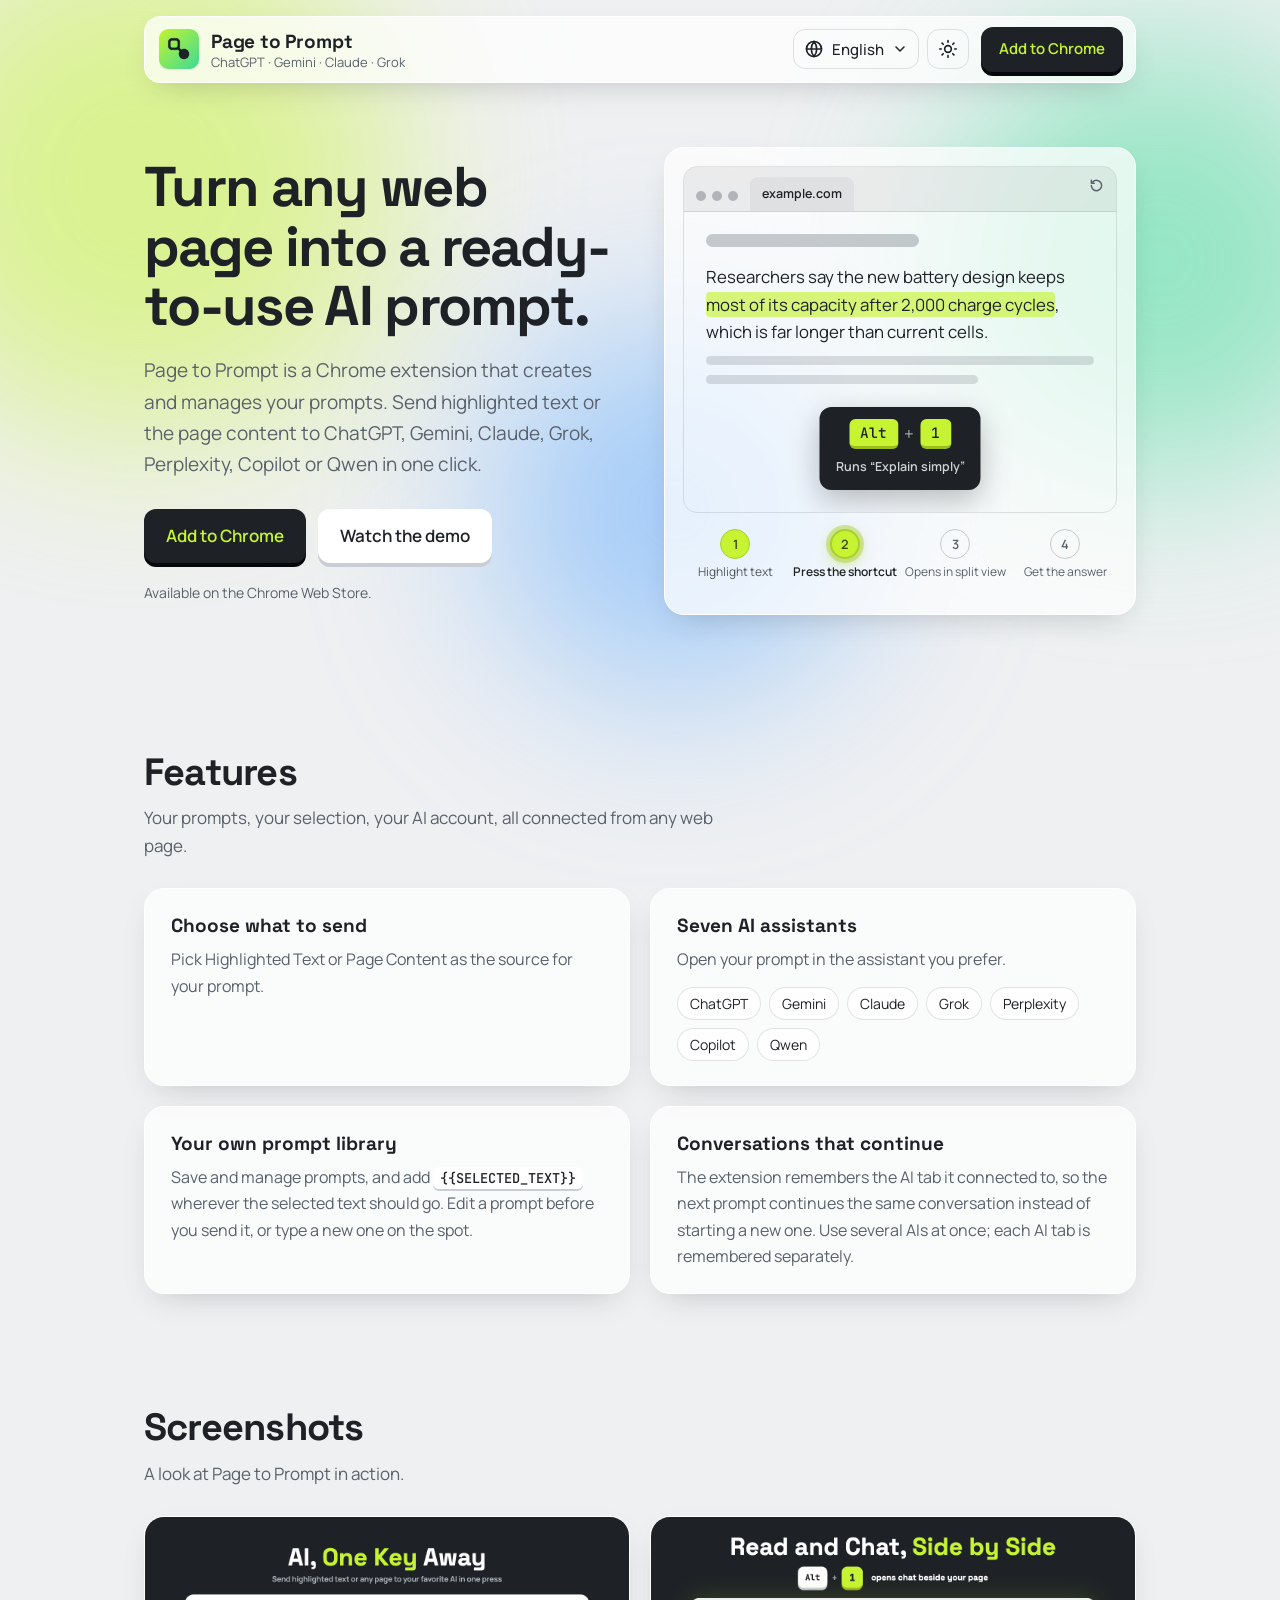
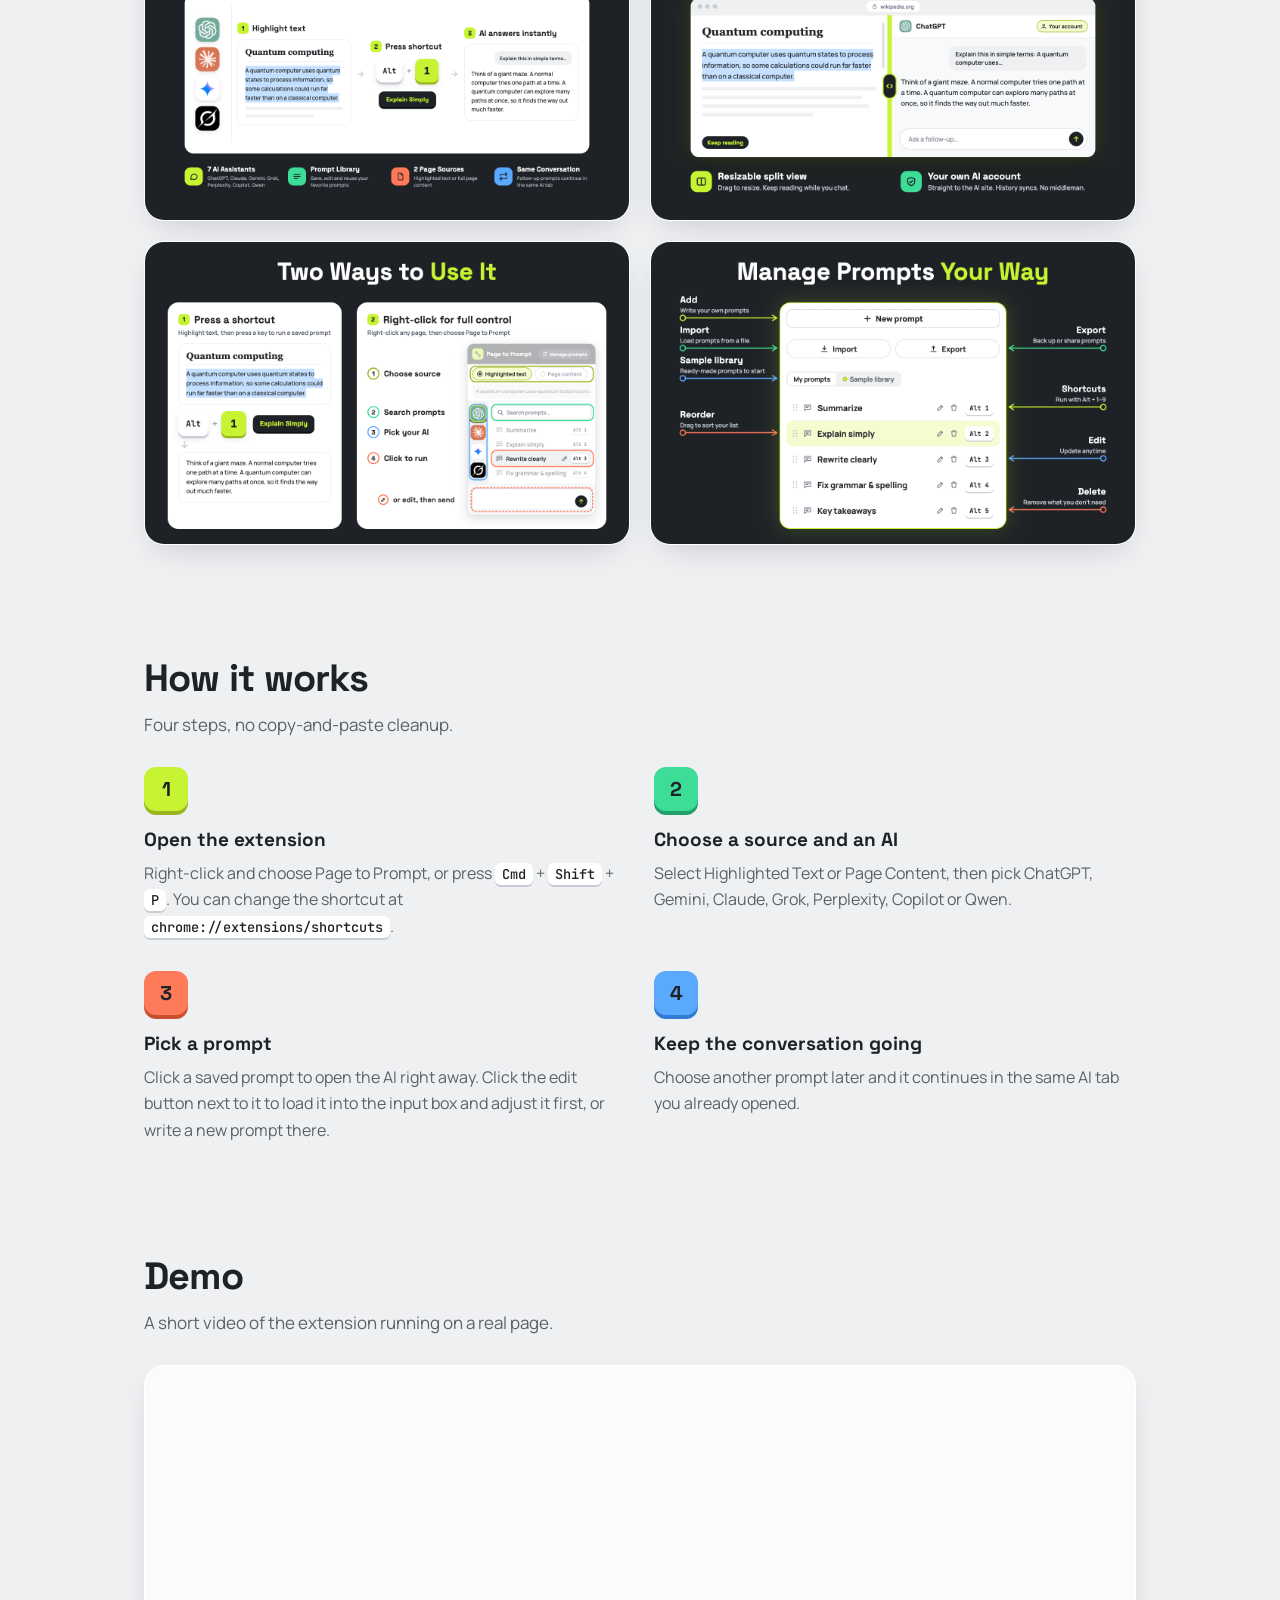
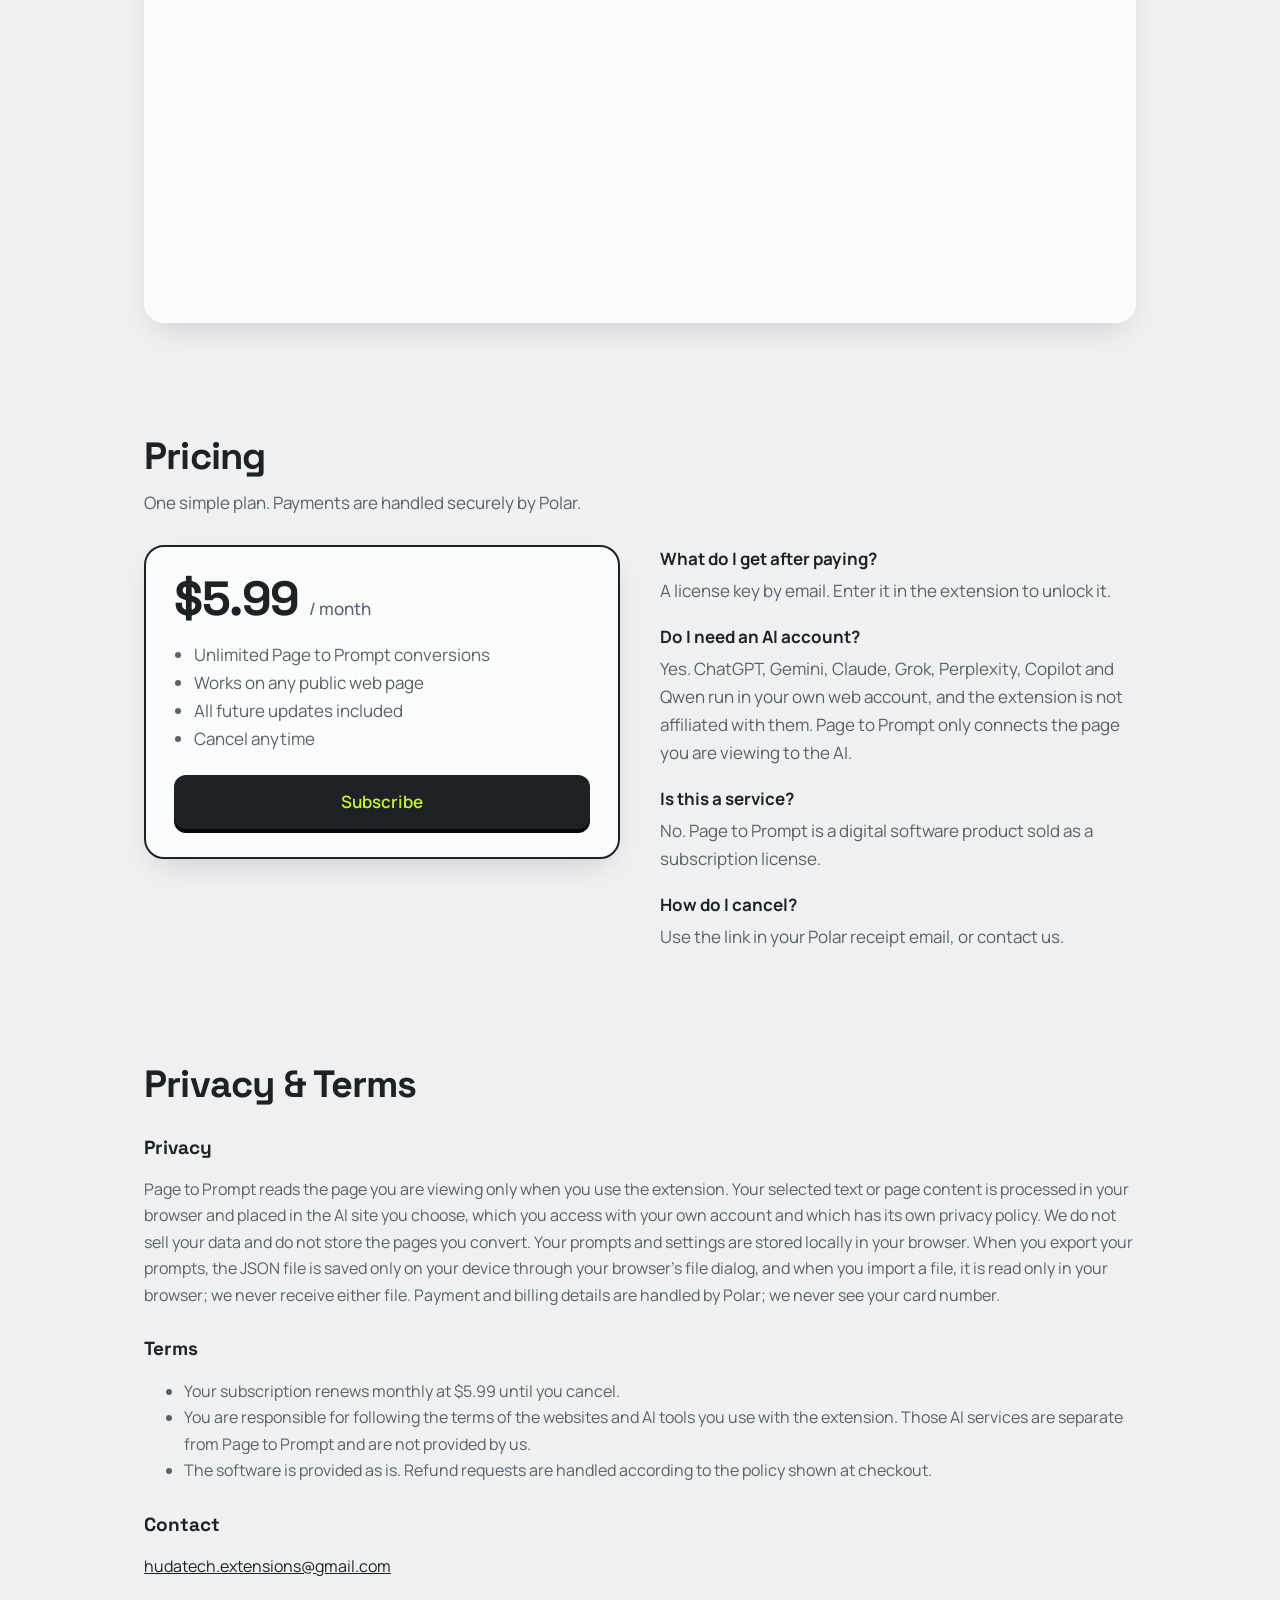
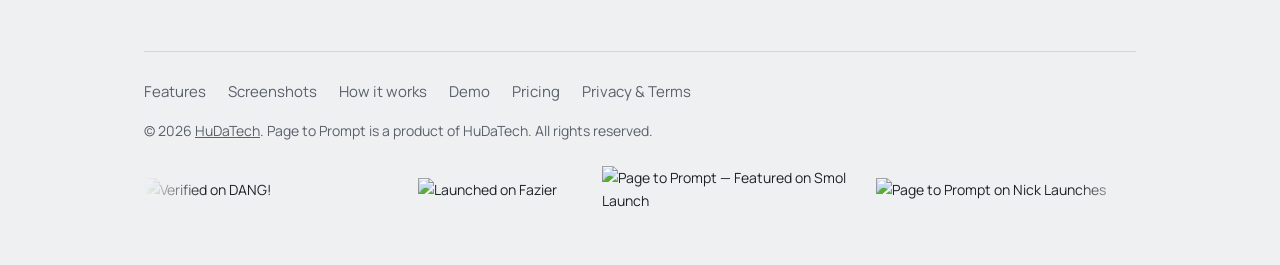
==== page-to-prompt/index.html @ 14f7f585 "Deploy" ====
<!doctype html>
<html lang="en">
  <head>
    <meta charset="utf-8" />
    <meta name="viewport" content="width=device-width, initial-scale=1" />
    <title>Page to Prompt – Turn any web page into a ready-to-use AI prompt</title>
    <link rel="icon" type="image/png" href="/page-to-prompt/favicon.png" />
    <meta
      name="description"
      content="Page to Prompt is a Chrome extension that sends highlighted text, page content, URL or title to Claude, ChatGPT, Grok, Gemini, Perplexity, Copilot or Qwen with your own saved prompts. $5.99 per month."
    />
    <link rel="preconnect" href="https://fonts.googleapis.com" />
    <link rel="preconnect" href="https://fonts.gstatic.com" crossorigin />
    <link
      href="https://fonts.googleapis.com/css2?family=Space+Grotesk:wght@500..700&family=Manrope:wght@400..700&family=JetBrains+Mono:wght@500&display=swap"
      rel="stylesheet"
    />
    <script>
      // Set theme before first paint to avoid a light/dark flash.
      // Saved value is 'light', 'dark' or 'auto' (missing = auto, follow the OS).
      ;(function () {
        try {
          var t = localStorage.getItem('theme')
          if (t !== 'light' && t !== 'dark') {
            t = matchMedia('(prefers-color-scheme: dark)').matches ? 'dark' : 'light'
          }
          document.documentElement.dataset.theme = t
        } catch (e) {}
      })()
    </script>
    <script type="module" crossorigin src="/assets/pagetoprompt-C0PZaIWs.js"></script>
    <link rel="modulepreload" crossorigin href="/assets/ptp-logo-BumjqTzf.js">
    <link rel="modulepreload" crossorigin href="/assets/HeroDemo-DHXD8ldN.js">
    <link rel="stylesheet" crossorigin href="/assets/HeroDemo-Cco1TIX8.css">
    <link rel="stylesheet" crossorigin href="/assets/pagetoprompt-Cx8FTqP_.css">
  </head>
  <body>
    <div id="app"></div>
  </body>
</html>
---- assets/HeroDemo-Cco1TIX8.css ----
:root{--lime:#c6f432;--lime-shadow:#9db61f;--graphite:#1e2226;--key-shadow:#c9ced6;--mint:#3ddc97;--coral:#ff7a59;--sky:#5aa9ff;--bg:#eff0f2;--ink:#1e2226;--muted:#59616b;--line:#1e22261f;--glass:#ffffffb8;--glass-line:#fff;--link:#1e2226;--focus:#1e2226;--btn-bg:#1e2226;--btn-ink:#c6f432;--btn-edge:#05070a;--ghost-bg:#fff;--ghost-edge:#c9ced6;--hl:#c6f432a6;--code-bg:#1e2226;--code-ink:#f1f3f5;--token-bg:#c6f4322e;--token-ink:#c6f432;--blob-1:#c6f432;--blob-2:#3ddc97;--blob-3:#5aa9ff;--blob-opacity:.5;--shadow:0 12px 32px -14px #1e222640;--display:"Space Grotesk", "Segoe UI", system-ui, sans-serif;--body:"Manrope", "Segoe UI", system-ui, -apple-system, Roboto, sans-serif;--mono:"JetBrains Mono", ui-monospace, Menlo, Consolas, monospace;--lightningcss-light:initial;--lightningcss-dark: ;color-scheme:light}:root[data-theme=dark]{--bg:#14171a;--ink:#f1f3f5;--muted:#a3acb8;--line:#f1f3f51f;--glass:#262b309e;--glass-line:#ffffff14;--link:#c6f432;--focus:#c6f432;--btn-bg:#c6f432;--btn-ink:#1e2226;--btn-edge:#9db61f;--ghost-bg:#2a3036;--ghost-edge:#0c0e10;--hl:#c6f4324d;--code-bg:#0c0e10;--blob-opacity:.26;--shadow:0 12px 32px -14px #000000b3;--lightningcss-light: ;--lightningcss-dark:initial;color-scheme:dark}*{box-sizing:border-box}html{scroll-behavior:smooth;scroll-padding-top:96px}body{background:var(--bg);color:var(--ink);font:17px/1.65 var(--body);margin:0;transition:background .3s,color .3s}a{color:var(--link)}:focus-visible{outline:3px solid var(--focus);outline-offset:3px;border-radius:6px}.wrap{z-index:1;max-width:1040px;margin:0 auto;padding:0 24px;position:relative}.glass{background:var(--glass);border:1px solid var(--glass-line);-webkit-backdrop-filter:blur(16px)saturate(1.4);box-shadow:var(--shadow);border-radius:20px}.btn{overflow-wrap:anywhere;border:0;border-radius:12px;max-width:100%;padding:13px 22px;font-weight:600;text-decoration:none;transition:transform .15s,box-shadow .15s;display:inline-block}.btn.primary{background:var(--btn-bg);color:var(--btn-ink);box-shadow:0 4px 0 var(--btn-edge)}.btn.ghost{background:var(--ghost-bg);color:var(--ink);box-shadow:0 4px 0 var(--ghost-edge)}.btn:hover{transform:translateY(-2px)}.btn.primary:hover{box-shadow:0 6px 0 var(--btn-edge)}.btn.ghost:hover{box-shadow:0 6px 0 var(--ghost-edge)}.btn:active{box-shadow:0 1px 0 var(--btn-edge);transform:translateY(3px)}.btn.ghost:active{box-shadow:0 1px 0 var(--ghost-edge)}.reveal{opacity:0;transition:opacity .7s ease var(--d,0s), transform .7s cubic-bezier(.2, .7, .2, 1) var(--d,0s);transform:translateY(18px)}.reveal.in{opacity:1;transform:none}@media (prefers-reduced-motion:reduce){html{scroll-behavior:auto}.reveal{opacity:1;transition:none;transform:none}.btn{transition:none}}.demo-wrap[data-v-58e27dcf]{--d-surface:color-mix(in srgb, currentColor 5%, transparent);--d-lime:#c6f432;--d-lime-shadow:#9bbd1c;--d-graphite:#1e2226;--d-olive:#38470d;--d-lime-edge:#a9cf2b;--d-accent:currentColor;position:relative}.demo[data-v-58e27dcf]{padding:18px}.window[data-v-58e27dcf]{border:1px solid var(--line);border-radius:14px;overflow:hidden}.chrome[data-v-58e27dcf]{background:color-mix(in srgb, var(--line) 55%, transparent);border-bottom:1px solid var(--line);align-items:flex-end;gap:12px;padding:10px 44px 0 12px;display:flex}.dots[data-v-58e27dcf]{gap:6px;padding-bottom:10px;display:flex}.dots i[data-v-58e27dcf]{background:color-mix(in srgb, var(--muted) 40%, transparent);border-radius:50%;width:10px;height:10px}.tabs[data-v-58e27dcf]{gap:2px;min-width:0;display:flex}.tab[data-v-58e27dcf]{min-width:0;color:var(--muted);white-space:nowrap;border-radius:8px 8px 0 0;align-items:center;gap:6px;padding:7px 12px;font-size:.78rem;transition:background .25s,color .25s,opacity .3s,max-width .4s;display:inline-flex}.tab.active[data-v-58e27dcf]{background:var(--d-surface);color:inherit;font-weight:600}.tab-ai[data-v-58e27dcf]{opacity:0;max-width:0;padding-left:0;padding-right:0;overflow:hidden}.tab-ai.shown[data-v-58e27dcf]{opacity:1;background:var(--d-surface);max-width:160px;color:inherit;padding-left:12px;padding-right:12px;font-weight:600}.tabs.split .tab[data-v-58e27dcf]{box-shadow:inset 0 2px 0 color-mix(in srgb, currentColor 55%, transparent)}.tab-dot[data-v-58e27dcf]{background:var(--d-lime);width:9px;height:9px;box-shadow:0 0 0 1.5px var(--d-lime-edge);border-radius:50%}.viewport[data-v-58e27dcf]{height:300px;display:flex;position:relative;overflow:hidden;container-type:inline-size}.page[data-v-58e27dcf]{box-sizing:border-box;flex:none;width:100%;padding:22px 22px 18px;transition:width .55s cubic-bezier(.2,.8,.2,1);position:relative}.chat[data-v-58e27dcf]{border-left:0 solid var(--line);background:var(--d-surface);flex:none;width:0;transition:width .55s cubic-bezier(.2,.8,.2,1);position:relative;overflow:hidden}.viewport.split .page[data-v-58e27dcf]{width:48%;padding:18px 16px}.viewport.split .chat[data-v-58e27dcf]{border-left-width:2px;width:52%}.chat-inner[data-v-58e27dcf]{box-sizing:border-box;flex-direction:column;gap:12px;width:52cqw;padding:16px 14px;display:flex;position:absolute;top:0;bottom:0;right:0}.skel[data-v-58e27dcf]{background:color-mix(in srgb, var(--muted) 20%, transparent);border-radius:999px;height:9px;margin:10px 0}.skel.title[data-v-58e27dcf]{background:color-mix(in srgb, var(--muted) 32%, transparent);width:55%;height:13px;margin:0 0 16px}.skel.short[data-v-58e27dcf]{width:70%}.article[data-v-58e27dcf]{margin:0;font-size:1.05rem;line-height:1.65;transition:font-size .4s}.viewport.split .article[data-v-58e27dcf]{font-size:.86rem;line-height:1.55}mark[data-v-58e27dcf]{color:inherit;background:linear-gradient(var(--hl), var(--hl)) no-repeat 0 100% / 0 100%;border-radius:4px;padding:1px 0;transition:background-size .9s ease-out}mark.on[data-v-58e27dcf]{background-size:100% 100%}.keys-pop[data-v-58e27dcf]{background:var(--code-bg);color:var(--code-ink);opacity:0;border-radius:12px;flex-direction:column;align-items:center;gap:8px;padding:12px 16px;transition:opacity .2s,transform .2s;display:flex;position:absolute;bottom:22px;left:50%;transform:translate(-50%,10px);box-shadow:0 10px 30px #00000040}.keys-pop.show[data-v-58e27dcf]{opacity:1;transform:translate(-50%)}.keys[data-v-58e27dcf]{align-items:center;gap:6px;display:flex}.keys kbd[data-v-58e27dcf]{font:500 .9rem/1.2 var(--mono);color:var(--d-graphite);background:var(--d-lime);border-bottom:3px solid var(--d-lime-shadow);border-radius:6px;padding:5px 11px}.keys-pop.show kbd[data-v-58e27dcf]{animation:.35s ease-out both press-58e27dcf}.plus[data-v-58e27dcf]{opacity:.7}.runs[data-v-58e27dcf]{white-space:nowrap;opacity:.85;font-size:.78rem;font-weight:600}@keyframes press-58e27dcf{40%{border-bottom-width:1px;transform:translateY(2px)}}.bubble[data-v-58e27dcf]{border-radius:14px;padding:9px 12px;font-size:.84rem;line-height:1.45}.bubble.user[data-v-58e27dcf]{background:var(--code-bg);max-width:92%;color:var(--code-ink);border-bottom-right-radius:4px;align-self:flex-end}.quote[data-v-58e27dcf]{border-left:3px solid var(--hl);background:color-mix(in srgb, var(--hl) 25%, transparent);border-radius:4px;margin-top:6px;padding:3px 8px;display:block}.ai-row[data-v-58e27dcf]{align-items:flex-start;gap:8px;display:flex}.avatar[data-v-58e27dcf]{background:var(--d-lime);width:26px;height:26px;color:var(--d-olive);box-shadow:0 0 0 1.5px var(--d-lime-edge);border-radius:50%;flex:none;place-items:center;font-size:.62rem;font-weight:700;display:grid}.bubble.ai[data-v-58e27dcf]{background:var(--d-surface);border:1px solid var(--line);border-top-left-radius:4px}.reply[data-v-58e27dcf]{animation:.4s ease-out fade-in-58e27dcf;display:block}.typing[data-v-58e27dcf]{gap:4px;padding:4px 0;display:inline-flex}.typing i[data-v-58e27dcf]{background:var(--muted);border-radius:50%;width:7px;height:7px;animation:1s ease-in-out infinite blink-58e27dcf}.typing i[data-v-58e27dcf]:nth-child(2){animation-delay:.15s}.typing i[data-v-58e27dcf]:nth-child(3){animation-delay:.3s}@keyframes blink-58e27dcf{0%,80%,to{opacity:.25}40%{opacity:1}}@keyframes fade-in-58e27dcf{0%{opacity:0;transform:translateY(4px)}}.phases[data-v-58e27dcf]{grid-template-columns:repeat(4,1fr);gap:6px;margin:16px 0 0;padding:0;list-style:none;display:grid}.phases li[data-v-58e27dcf]{text-align:center;color:var(--muted);flex-direction:column;align-items:center;gap:5px;font-size:.75rem;transition:color .2s;display:flex}.phase-icon[data-v-58e27dcf]{border:1.5px solid color-mix(in srgb, currentColor 30%, transparent);border-radius:50%;place-items:center;width:30px;height:30px;font-size:.8rem;font-weight:600;transition:background .2s,border-color .2s,color .2s;display:grid}.phases li.done .phase-icon[data-v-58e27dcf]{background:var(--d-lime);border-color:var(--d-lime-edge);color:var(--d-olive)}.phases li.done[data-v-58e27dcf]{color:color-mix(in srgb, currentColor 75%, transparent)}.phase-label[data-v-58e27dcf]{min-height:2.6em;line-height:1.3}.phases li.current[data-v-58e27dcf]{color:inherit;font-weight:600}.phases li.current .phase-icon[data-v-58e27dcf]{background:var(--d-lime);border-color:var(--d-lime-edge);color:var(--d-olive);box-shadow:0 0 0 4px color-mix(in srgb, var(--d-lime-edge) 45%, transparent), 0 4px 14px color-mix(in srgb, var(--d-lime-edge) 55%, transparent);border-width:2px}.replay[data-v-58e27dcf]{width:28px;height:28px;color:var(--muted);cursor:pointer;background:0 0;border:0;border-radius:50%;place-items:center;padding:0;display:grid;position:absolute;top:25px;right:26px}.replay[data-v-58e27dcf]:hover{color:inherit;background:var(--d-surface)}.replay[data-v-58e27dcf]:focus-visible{outline:3px solid var(--d-accent);outline-offset:2px}@container (width<=440px){.viewport.split .page[data-v-58e27dcf]{width:36%;padding:14px 10px}.viewport.split .chat[data-v-58e27dcf]{width:64%}.chat-inner[data-v-58e27dcf]{gap:10px;width:64cqw;padding:12px 10px}.viewport.split .article[data-v-58e27dcf]{font-size:.74rem}.bubble[data-v-58e27dcf]{padding:7px 10px;font-size:.76rem}.avatar[data-v-58e27dcf]{width:22px;height:22px}}@media (width<=520px){.viewport[data-v-58e27dcf]{height:330px}}@media (prefers-reduced-motion:reduce){.page[data-v-58e27dcf],.chat[data-v-58e27dcf],.tab[data-v-58e27dcf],.article[data-v-58e27dcf],mark[data-v-58e27dcf]{transition:none}}
---- assets/pagetoprompt-Cx8FTqP_.css ----
.badges[data-v-b3a3c5fe]{margin-top:20px;overflow:hidden;-webkit-mask-image:linear-gradient(90deg,#0000,#000 6% 94%,#0000);mask-image:linear-gradient(90deg,#0000,#000 6% 94%,#0000)}.track[data-v-b3a3c5fe]{width:max-content;animation:scroll-b3a3c5fe var(--dur) linear infinite;flex-wrap:nowrap;align-items:center;display:flex}.badges:hover .track[data-v-b3a3c5fe],.badges:focus-within .track[data-v-b3a3c5fe]{animation-play-state:paused}.group[data-v-b3a3c5fe]{flex:none;align-items:center;display:flex}a[data-v-b3a3c5fe]{flex:none;margin-right:24px;text-decoration:none;display:inline-block}img[data-v-b3a3c5fe]{border:0;max-width:none;height:auto;display:block}@keyframes scroll-b3a3c5fe{to{transform:translate(-50%)}}@media (prefers-reduced-motion:reduce){.badges[data-v-b3a3c5fe]{scrollbar-width:none;overflow-x:auto}.badges[data-v-b3a3c5fe]::-webkit-scrollbar{display:none}.track[data-v-b3a3c5fe]{animation:none}.group[data-v-b3a3c5fe]:nth-child(2){display:none}}.menu[data-v-445ae988]{position:relative}.trigger[data-v-445ae988]{border:1px solid var(--line);min-width:40px;height:40px;color:var(--ink);font:500 15px var(--body);cursor:pointer;background:0 0;border-radius:12px;justify-content:center;align-items:center;gap:8px;padding:0 10px;transition:transform .2s,background .2s;display:inline-flex}.trigger[data-v-445ae988]:hover{background:var(--glass);transform:translateY(-2px)}.list[data-v-445ae988]{z-index:30;border:1px solid var(--line);background:var(--bg);min-width:168px;box-shadow:var(--shadow);border-radius:14px;margin:0;padding:6px;list-style:none;position:absolute;top:calc(100% + 8px);right:0}.list button[data-v-445ae988]{width:100%;color:var(--ink);font:500 14.5px var(--body);text-align:left;cursor:pointer;background:0 0;border:0;border-radius:10px;justify-content:space-between;align-items:center;gap:12px;padding:9px 12px;display:flex}.list button[data-v-445ae988]:hover{background:var(--line)}.list button.on[data-v-445ae988]{font-weight:700}@media (prefers-reduced-motion:reduce){.trigger[data-v-445ae988]{transition:none}}.blobs[data-v-c2446652]{pointer-events:none;z-index:0;height:min(900px,100vh);position:absolute;inset:0 0 auto;overflow:hidden}.blob[data-v-c2446652]{filter:blur(90px);opacity:var(--blob-opacity);border-radius:50%;animation:18s ease-in-out infinite alternate drift-c2446652;position:absolute}.b1[data-v-c2446652]{background:var(--blob-1);width:520px;height:520px;top:-80px;left:-120px}.b2[data-v-c2446652]{background:var(--blob-2);width:440px;height:440px;animation-duration:22s;animation-delay:-6s;top:40px;right:-100px}.b3[data-v-c2446652]{background:var(--blob-3);width:380px;height:380px;animation-duration:26s;animation-delay:-12s;top:320px;left:38%}@keyframes drift-c2446652{0%{transform:translate(0,0)scale(1)}to{transform:translate(60px,40px)scale(1.12)}}.bar[data-v-c2446652]{z-index:10;border-radius:16px;justify-content:space-between;align-items:center;gap:12px;margin-top:16px;padding:10px 12px 10px 14px;display:flex;position:sticky;top:12px}.brand[data-v-c2446652]{flex:auto;align-items:center;gap:12px;min-width:0;display:flex}.product-logo[data-v-c2446652]{box-sizing:border-box;object-fit:contain;flex:none;width:40px;height:40px;display:block}.brand-text[data-v-c2446652]{flex-direction:column;min-width:0;line-height:1.25;display:flex;overflow:hidden}.product[data-v-c2446652]{font:700 19px var(--display);letter-spacing:-.01em;white-space:nowrap;text-overflow:ellipsis;overflow:hidden}.opt[data-v-c2446652]{align-items:center;gap:10px;display:inline-flex}.tagline[data-v-c2446652]{color:var(--muted);white-space:nowrap;font-size:13px}.tools[data-v-c2446652]{flex:none;align-items:center;gap:8px;display:flex}.cta[data-v-c2446652]{white-space:nowrap;margin-left:4px;padding:10px 18px;font-size:15px}.hero[data-v-c2446652]{grid-template-columns:1fr 1fr;align-items:center;gap:48px;padding:64px 0 80px;display:grid}h1[data-v-c2446652]{font:700 clamp(34px, 5vw, 56px) / 1.06 var(--display);letter-spacing:-.03em;margin:0 0 20px}.lead[data-v-c2446652]{max-width:34em;color:var(--muted);margin:0 0 28px;font-size:19px}.actions[data-v-c2446652]{flex-wrap:wrap;gap:12px;display:flex}.note[data-v-c2446652]{color:var(--muted);margin:18px 0 0;font-size:14px}.block[data-v-c2446652]{padding:56px 0}h2[data-v-c2446652]{font:700 clamp(28px, 4vw, 38px) / 1.15 var(--display);letter-spacing:-.02em;margin:0 0 10px}h3[data-v-c2446652]{font:700 19px var(--display);margin:0 0 8px}.sub[data-v-c2446652]{max-width:36em;color:var(--muted);margin:0 0 28px}.grid2[data-v-c2446652]{grid-template-columns:repeat(2,minmax(0,1fr));gap:20px;display:grid}.card[data-v-c2446652]{padding:24px 26px;transition:transform .25s}.card[data-v-c2446652]:hover,.shot[data-v-c2446652]:hover{transform:translateY(-4px)}.card p[data-v-c2446652]{color:var(--muted);margin:0;font-size:16px}.chips[data-v-c2446652]{flex-wrap:wrap;gap:8px;margin:14px 0 0;padding:0;list-style:none;display:flex}.chips li[data-v-c2446652]{border:1px solid var(--line);background:var(--glass);border-radius:999px;padding:4px 12px;font-size:14px}kbd[data-v-c2446652]{background:var(--ghost-bg);box-shadow:0 2px 0 var(--ghost-edge);color:var(--ink);font:500 .85em var(--mono);white-space:nowrap;border-radius:6px;padding:2px 7px}.shot[data-v-c2446652]{transition:transform .25s;display:block;overflow:hidden}.shot img[data-v-c2446652]{width:100%;height:auto;display:block}.steps[data-v-c2446652]{grid-template-columns:repeat(2,minmax(0,1fr));gap:32px 28px;margin:0;padding:0;list-style:none;display:grid}.steps p[data-v-c2446652]{color:var(--muted);margin:0;font-size:16px}.key[data-v-c2446652]{color:#1e2226;width:44px;height:44px;font:700 20px var(--display);border-radius:12px;place-items:center;margin-bottom:16px;display:grid}.k1[data-v-c2446652]{background:var(--lime);box-shadow:0 4px 0 var(--lime-shadow)}.k2[data-v-c2446652]{background:var(--mint);box-shadow:0 4px #22a06b}.k3[data-v-c2446652]{background:var(--coral);box-shadow:0 4px #c9502f}.k4[data-v-c2446652]{background:var(--sky);box-shadow:0 4px #2f7bd3}.video[data-v-c2446652]{aspect-ratio:16/9;width:100%;overflow:hidden}.video iframe[data-v-c2446652]{border:0;width:100%;height:100%;display:block}.price[data-v-c2446652]{grid-template-columns:1fr 1fr;align-items:start;gap:40px;display:grid}.plan[data-v-c2446652]{border:2px solid var(--ink);padding:28px}.amt[data-v-c2446652]{font:700 48px/1 var(--display);letter-spacing:-.03em}.amt small[data-v-c2446652]{font:500 17px var(--body);letter-spacing:0;color:var(--muted)}.plan ul[data-v-c2446652]{color:var(--muted);margin:18px 0 22px;padding-left:20px}.plan .btn[data-v-c2446652]{text-align:center;display:block}dl[data-v-c2446652]{margin:0}dt[data-v-c2446652]{margin-top:18px;font-weight:700}dt[data-v-c2446652]:first-child{margin-top:0}dd[data-v-c2446652]{color:var(--muted);margin:4px 0 0}.legal h3[data-v-c2446652]{margin:28px 0 6px}.legal p[data-v-c2446652],.legal li[data-v-c2446652]{color:var(--muted);font-size:16px}footer[data-v-c2446652]{border-top:1px solid var(--line);color:var(--muted);padding:28px 0 48px;font-size:14px}footer a[data-v-c2446652]{color:var(--muted)}.foot-nav[data-v-c2446652]{flex-wrap:wrap;gap:6px 22px;margin-bottom:14px;display:flex}.foot-nav a[data-v-c2446652]{font-size:15px;text-decoration:none;transition:color .2s}.foot-nav a[data-v-c2446652]:hover{color:var(--ink)}@media (width<=760px){.tagline[data-v-c2446652],.lang-label[data-v-c2446652]{display:none}.product[data-v-c2446652]{font-size:17px}.cta[data-v-c2446652]{padding:9px 14px}.hero[data-v-c2446652],.price[data-v-c2446652],.grid2[data-v-c2446652],.steps[data-v-c2446652]{grid-template-columns:minmax(0,1fr);gap:28px}.hero[data-v-c2446652]{padding:40px 0 56px}.grid2[data-v-c2446652]{gap:20px}}@media (width<=520px){.cta[data-v-c2446652]{display:none}}@media (prefers-reduced-motion:reduce){.blob[data-v-c2446652]{animation:none}.card[data-v-c2446652],.shot[data-v-c2446652],.foot-nav a[data-v-c2446652]{transition:none}.card[data-v-c2446652]:hover,.shot[data-v-c2446652]:hover{transform:none}}
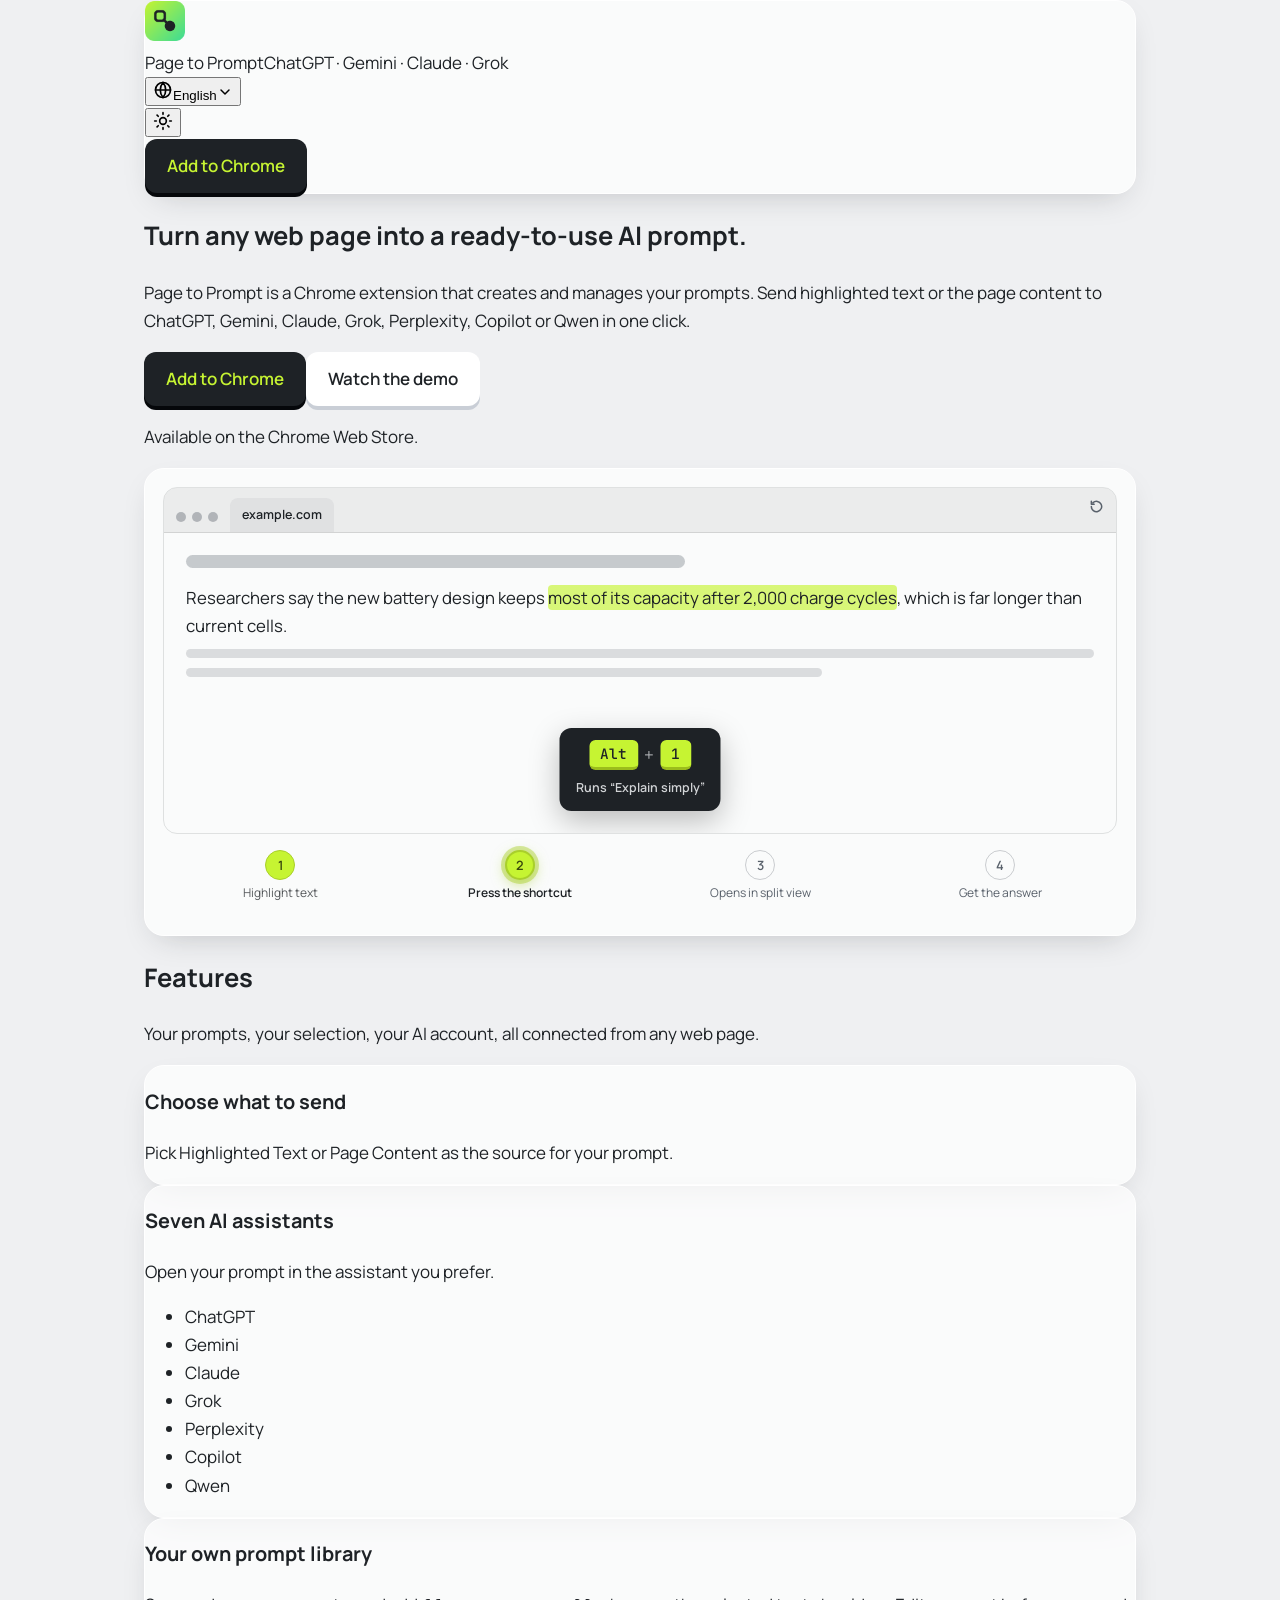
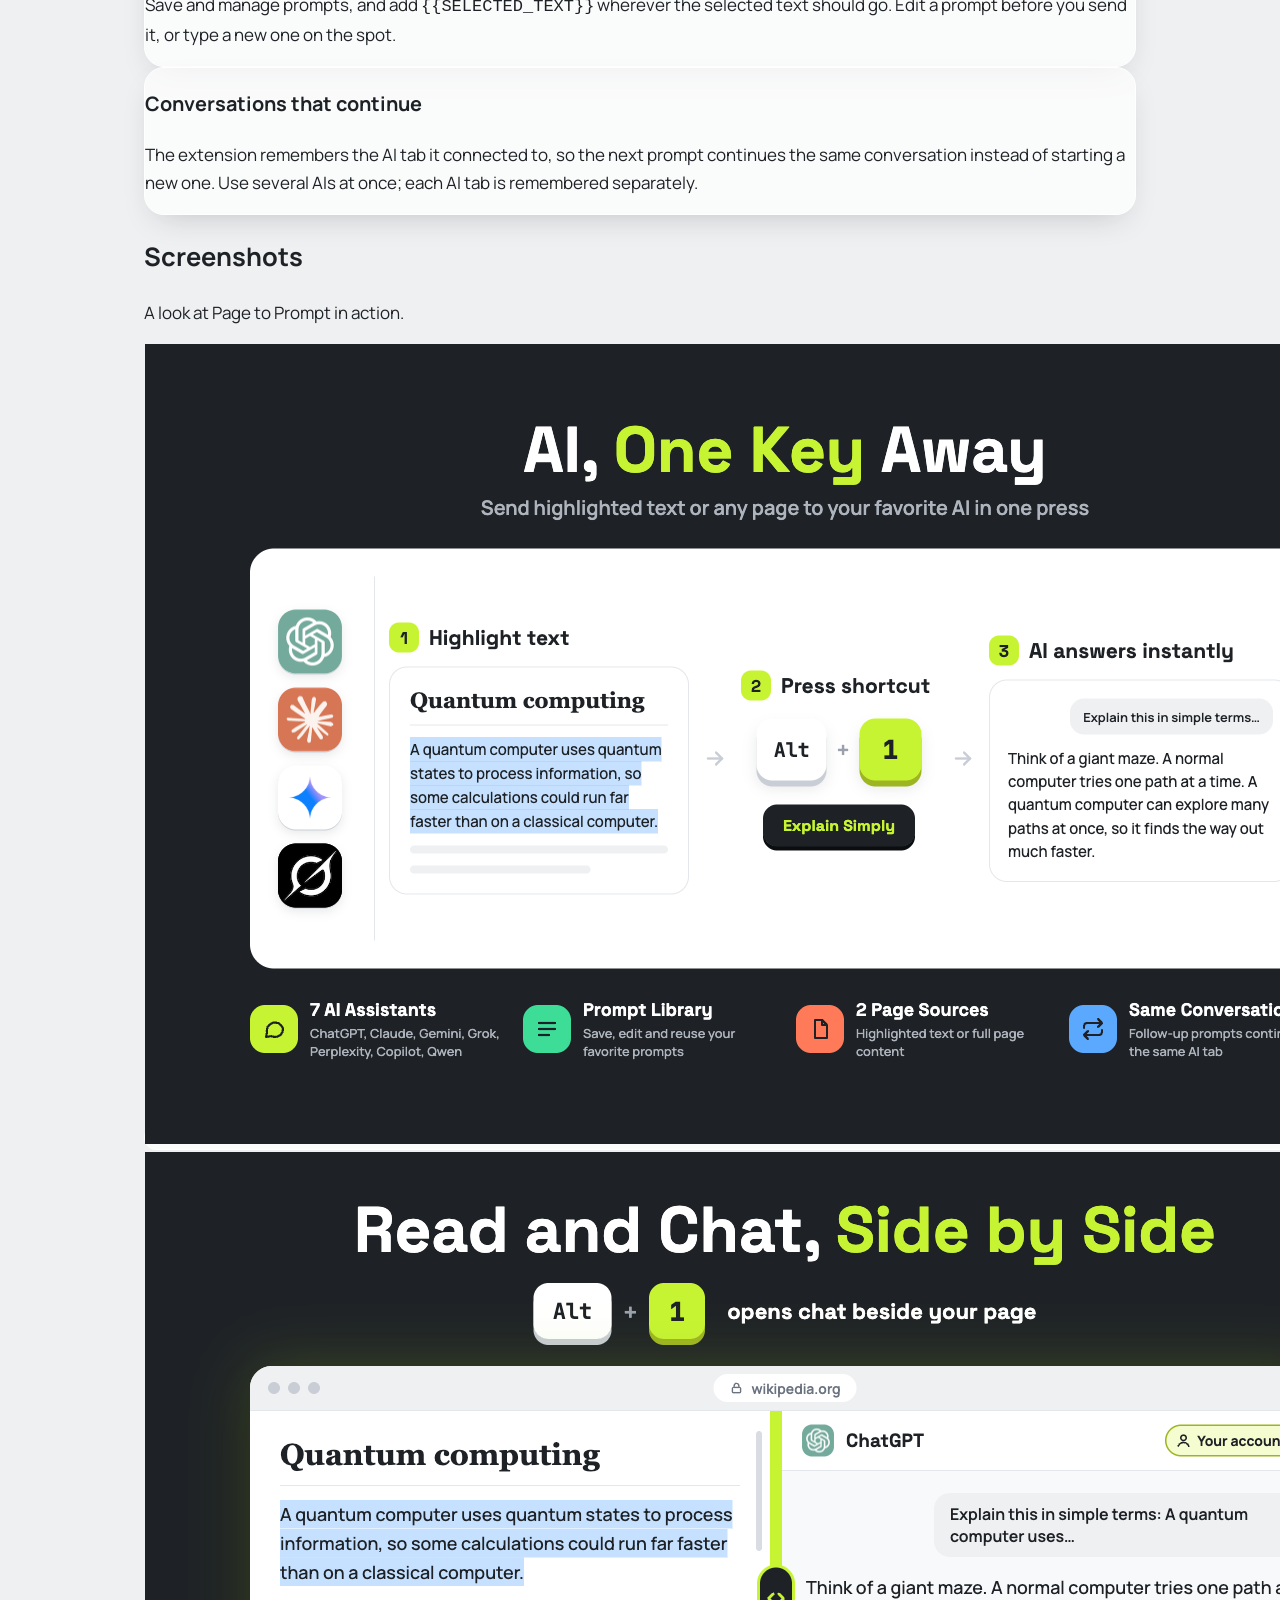
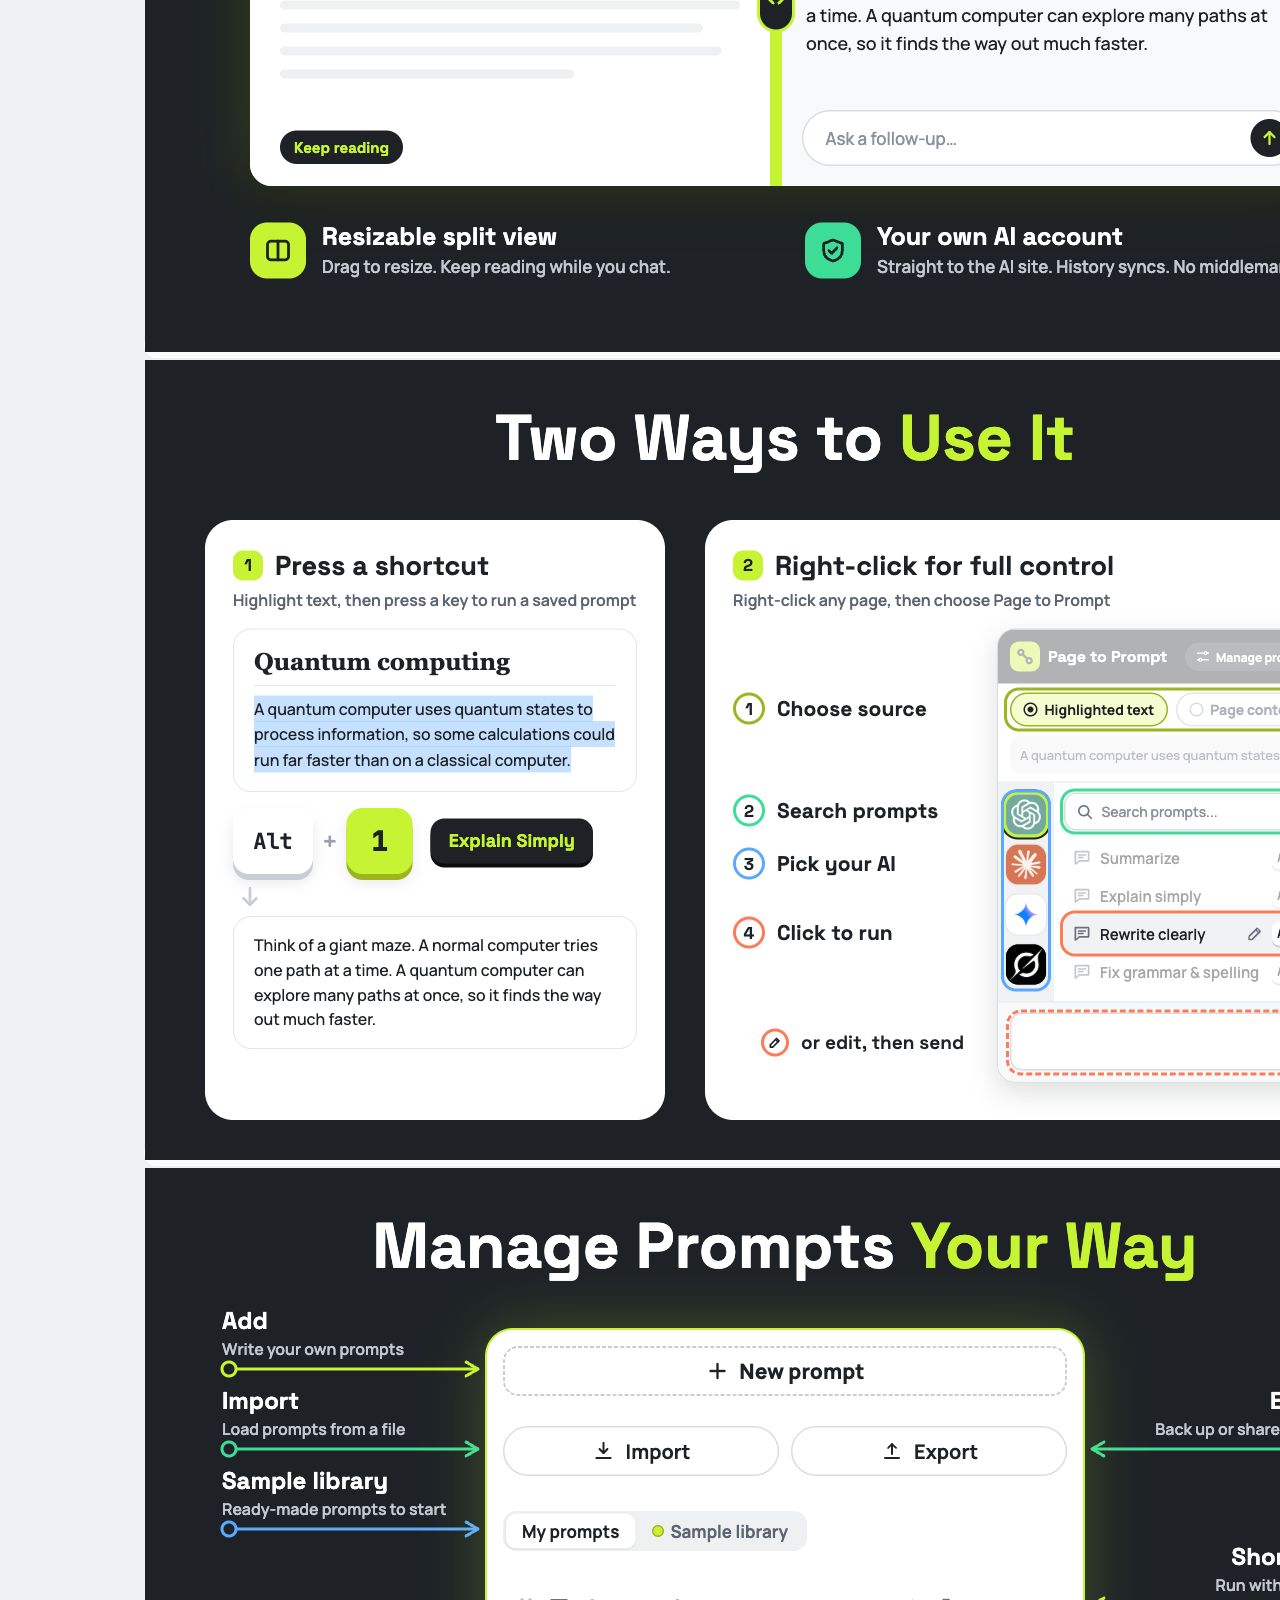
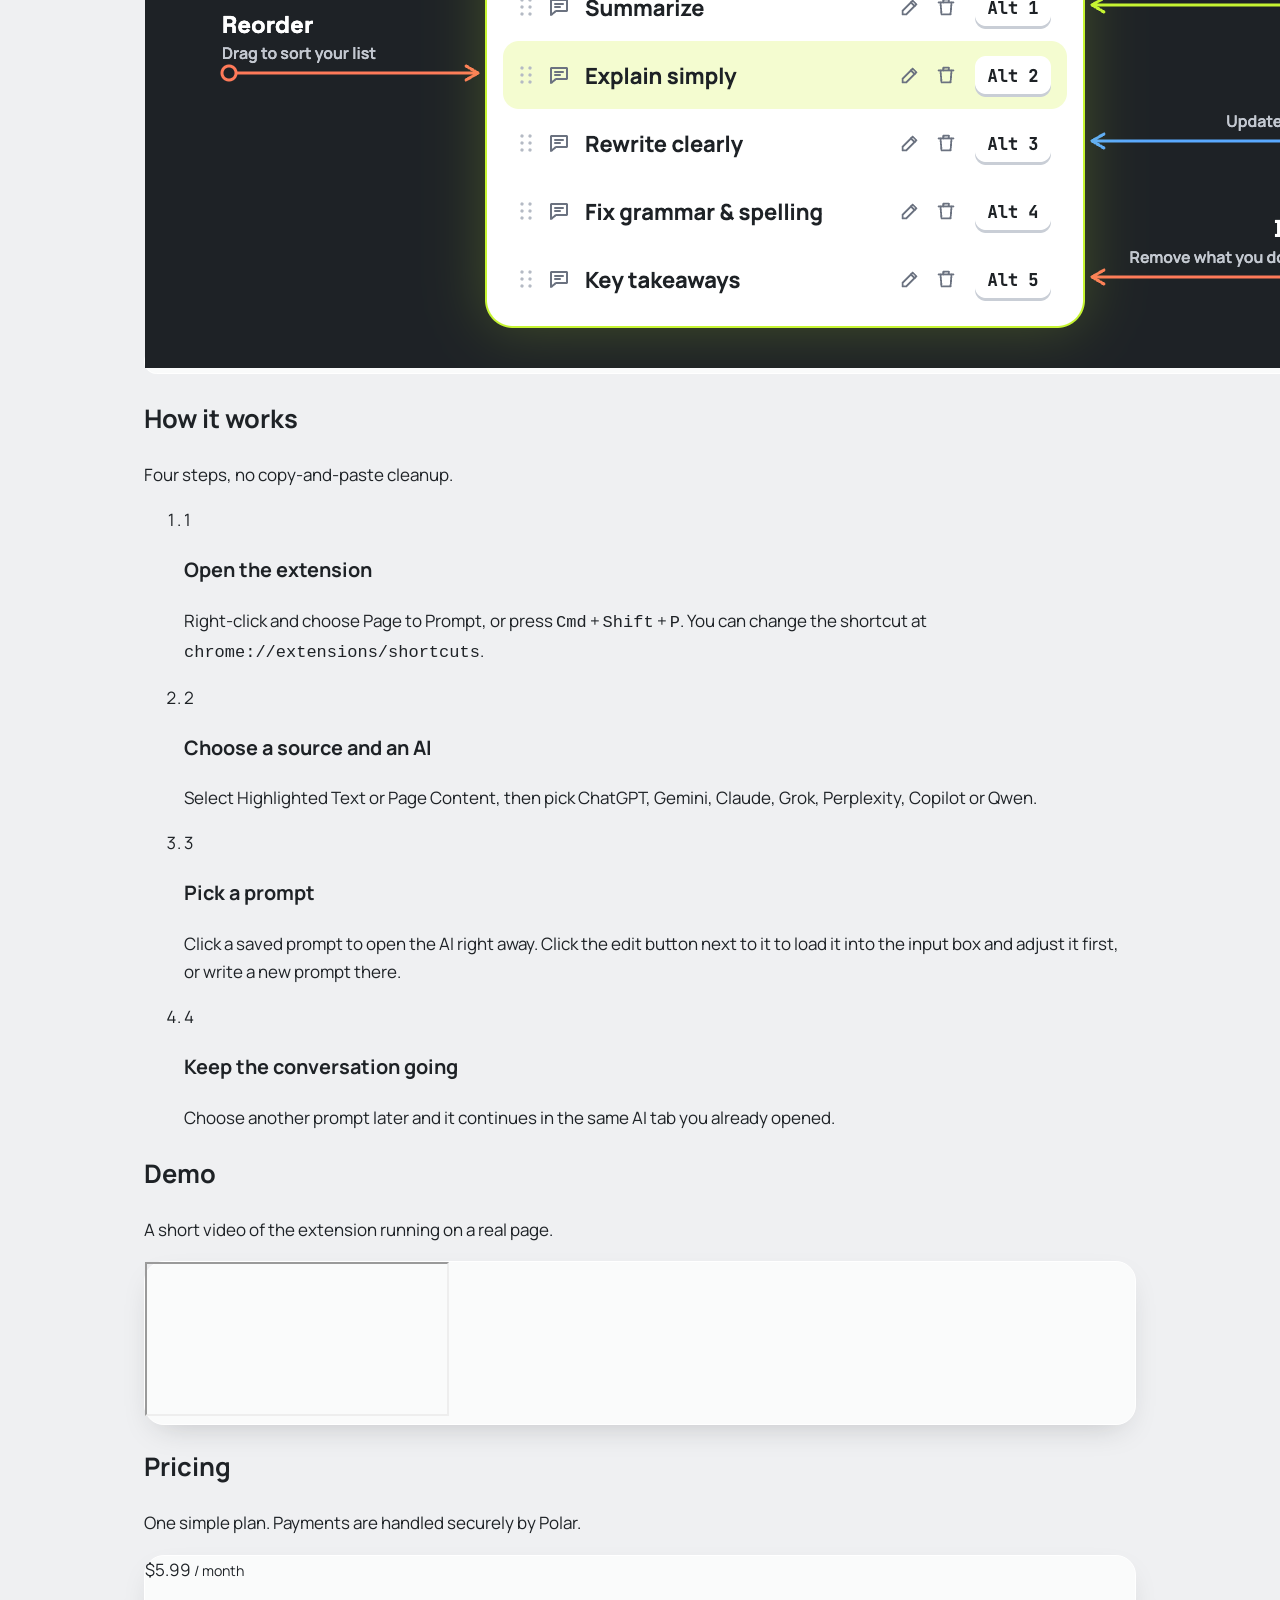
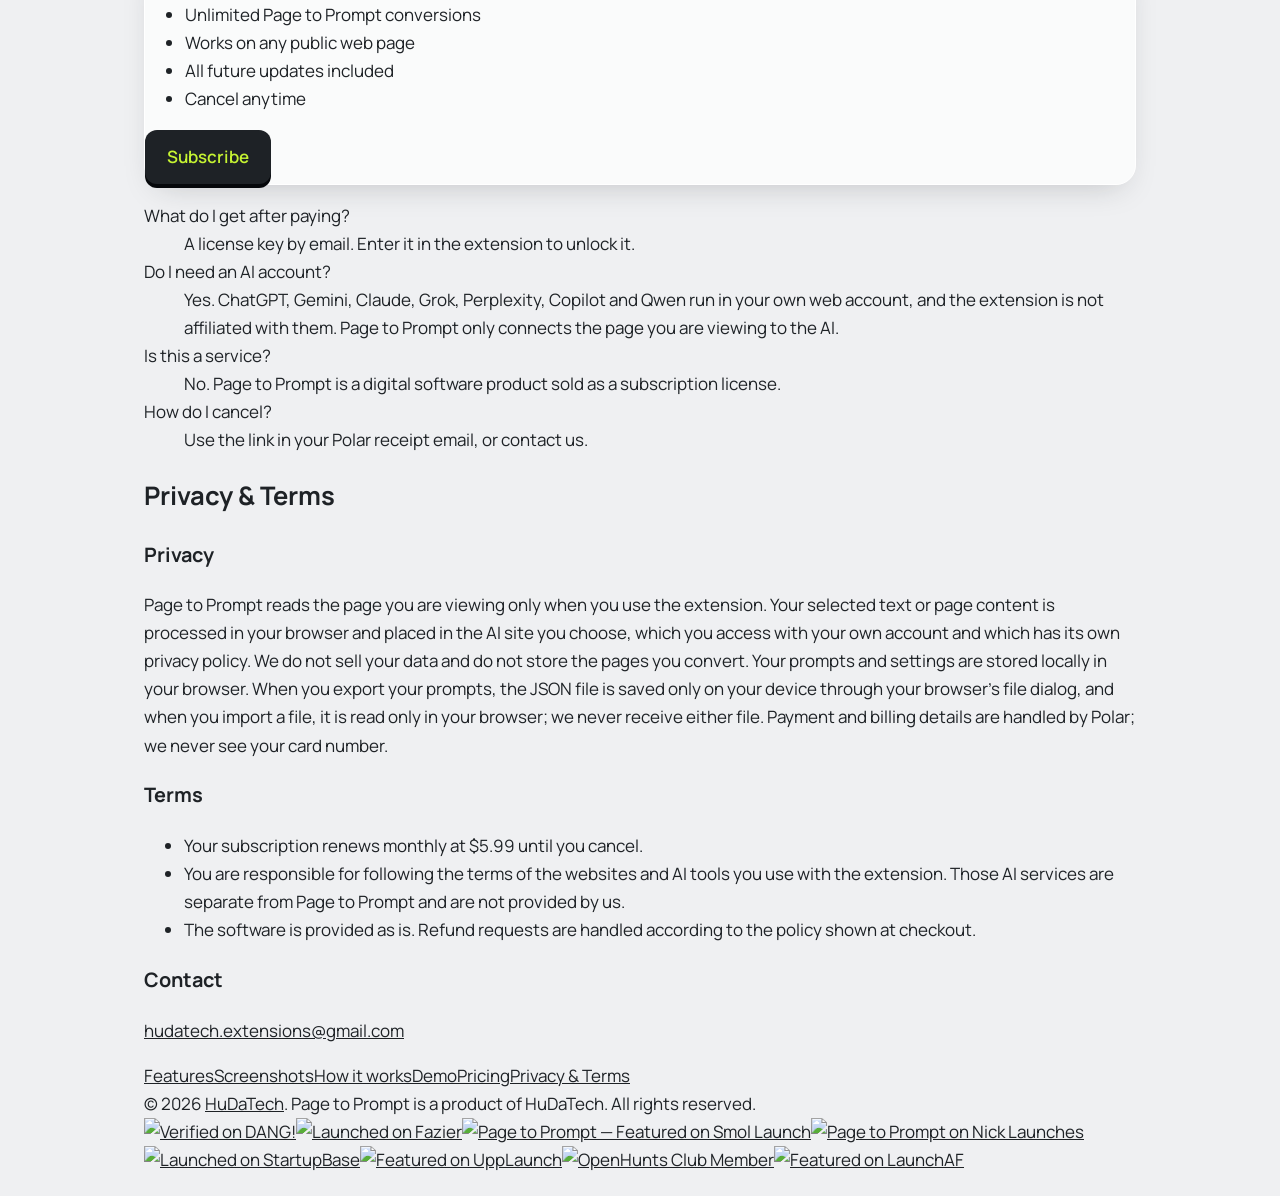
==== commit ec703aaa: "Deploy" ====
--- a/page-to-prompt/index.html
+++ b/page-to-prompt/index.html
@@ -3,12 +3,124 @@
   <head>
     <meta charset="utf-8" />
     <meta name="viewport" content="width=device-width, initial-scale=1" />
-    <title>Page to Prompt – Turn any web page into a ready-to-use AI prompt</title>
+    <title>Page to Prompt – Send Any Page to ChatGPT, Claude &amp; Gemini</title>
+    <meta
+      name="description"
+      content="Chrome extension that sends highlighted text, page content, URL or title to ChatGPT, Claude, Gemini, Grok, Perplexity, Copilot or Qwen with your saved prompts."
+    />
+    <meta name="robots" content="index, follow, max-image-preview:large" />
+    <meta name="author" content="HuDaTech" />
+    <link rel="canonical" href="https://hudatech.store/page-to-prompt/" />
+    <!-- Language versions (canonical, og:url and og:locale are updated per language by src/shared/i18n.js) -->
+    <link rel="alternate" hreflang="en" href="https://hudatech.store/page-to-prompt/" />
+    <link rel="alternate" hreflang="hi" href="https://hudatech.store/page-to-prompt/?lang=hi" />
+    <link rel="alternate" hreflang="ja" href="https://hudatech.store/page-to-prompt/?lang=ja" />
+    <link rel="alternate" hreflang="ko" href="https://hudatech.store/page-to-prompt/?lang=ko" />
+    <link
+      rel="alternate"
+      hreflang="pt-PT"
+      href="https://hudatech.store/page-to-prompt/?lang=pt-PT"
+    />
+    <link rel="alternate" hreflang="ru" href="https://hudatech.store/page-to-prompt/?lang=ru" />
+    <link rel="alternate" hreflang="uk" href="https://hudatech.store/page-to-prompt/?lang=uk" />
+    <link rel="alternate" hreflang="vi" href="https://hudatech.store/page-to-prompt/?lang=vi" />
+    <link
+      rel="alternate"
+      hreflang="zh-CN"
+      href="https://hudatech.store/page-to-prompt/?lang=zh-CN"
+    />
+    <link
+      rel="alternate"
+      hreflang="zh-TW"
+      href="https://hudatech.store/page-to-prompt/?lang=zh-TW"
+    />
+    <link rel="alternate" hreflang="x-default" href="https://hudatech.store/page-to-prompt/" />
+
     <link rel="icon" type="image/png" href="/page-to-prompt/favicon.png" />
-    <meta
-      name="description"
-      content="Page to Prompt is a Chrome extension that sends highlighted text, page content, URL or title to Claude, ChatGPT, Grok, Gemini, Perplexity, Copilot or Qwen with your own saved prompts. $5.99 per month."
-    />
+    <link rel="apple-touch-icon" href="/page-to-prompt/favicon.png" />
+
+    <!-- Open Graph / social -->
+    <meta property="og:type" content="website" />
+    <meta property="og:site_name" content="HuDaTech" />
+    <meta property="og:locale" content="en_US" />
+    <meta
+      property="og:title"
+      content="Page to Prompt – Send Any Page to ChatGPT, Claude &amp; Gemini"
+    />
+    <meta
+      property="og:description"
+      content="Send highlighted text, page content, URL or title to 7 AI assistants with your own saved prompts. One shortcut, no copy-paste."
+    />
+    <meta property="og:url" content="https://hudatech.store/page-to-prompt/" />
+    <meta property="og:image" content="https://hudatech.store/page-to-prompt/og.png" />
+    <meta property="og:image:width" content="1200" />
+    <meta property="og:image:height" content="630" />
+    <meta
+      property="og:image:alt"
+      content="Page to Prompt – send any web page to ChatGPT, Claude, Gemini and more"
+    />
+    <meta name="twitter:card" content="summary_large_image" />
+    <meta
+      name="twitter:title"
+      content="Page to Prompt – Send Any Page to ChatGPT, Claude &amp; Gemini"
+    />
+    <meta
+      name="twitter:description"
+      content="Send highlighted text, page content, URL or title to 7 AI assistants with your own saved prompts."
+    />
+    <meta name="twitter:image" content="https://hudatech.store/page-to-prompt/og.png" />
+
+    <script type="application/ld+json">
+      {
+        "@context": "https://schema.org",
+        "@graph": [
+          {
+            "@type": "Organization",
+            "@id": "https://hudatech.store/#organization",
+            "name": "HuDaTech",
+            "url": "https://hudatech.store",
+            "email": "hudatech.extensions@gmail.com"
+          },
+          {
+            "@type": "WebPage",
+            "@id": "https://hudatech.store/page-to-prompt/#webpage",
+            "url": "https://hudatech.store/page-to-prompt/",
+            "name": "Page to Prompt – Send Any Page to ChatGPT, Claude & Gemini",
+            "inLanguage": "en",
+            "isPartOf": { "@type": "WebSite", "name": "HuDaTech", "url": "https://hudatech.store" },
+            "about": { "@id": "https://hudatech.store/page-to-prompt/#app" },
+            "publisher": { "@id": "https://hudatech.store/#organization" }
+          },
+          {
+            "@type": "SoftwareApplication",
+            "@id": "https://hudatech.store/page-to-prompt/#app",
+            "name": "Page to Prompt",
+            "applicationCategory": "BrowserApplication",
+            "applicationSubCategory": "AI prompt tool",
+            "operatingSystem": "Chrome",
+            "browserRequirements": "Requires Google Chrome or a Chromium-based browser",
+            "description": "Chrome extension that sends highlighted text, page content, URL or title to Claude, ChatGPT, Grok, Gemini, Perplexity, Copilot or Qwen with your own saved prompts.",
+            "featureList": [
+              "Send highlighted text or page content to AI",
+              "Works with ChatGPT, Claude, Gemini, Grok, Perplexity, Copilot and Qwen",
+              "Saved prompts with placeholders",
+              "Keyboard shortcuts",
+              "Import / export prompts as JSON"
+            ],
+            "url": "https://hudatech.store/page-to-prompt/",
+            "downloadUrl": "https://chromewebstore.google.com/detail/daohfbaahhchiihnfhonbhbbelfnkllm",
+            "image": "https://hudatech.store/page-to-prompt/og.png",
+            "publisher": { "@id": "https://hudatech.store/#organization" },
+            "offers": [
+              { "@type": "Offer", "name": "Free", "price": "0", "priceCurrency": "USD" },
+              { "@type": "Offer", "name": "Pro Monthly", "price": "5.99", "priceCurrency": "USD" }
+            ]
+          }
+        ]
+      }
+    </script>
+
+    <!-- Fonts -->
     <link rel="preconnect" href="https://fonts.googleapis.com" />
     <link rel="preconnect" href="https://fonts.gstatic.com" crossorigin />
     <link
@@ -28,13 +140,91 @@
         } catch (e) {}
       })()
     </script>
-    <script type="module" crossorigin src="/assets/pagetoprompt-C0PZaIWs.js"></script>
-    <link rel="modulepreload" crossorigin href="/assets/ptp-logo-BumjqTzf.js">
-    <link rel="modulepreload" crossorigin href="/assets/HeroDemo-DHXD8ldN.js">
+
+    <!-- Google Tag Manager -->
+    <link rel="preconnect" href="https://www.googletagmanager.com" />
+    <script>
+      ;(function (w, d, s, l, i) {
+        w[l] = w[l] || []
+        w[l].push({ 'gtm.start': new Date().getTime(), event: 'gtm.js' })
+        var f = d.getElementsByTagName(s)[0],
+          j = d.createElement(s),
+          dl = l != 'dataLayer' ? '&l=' + l : ''
+        j.async = true
+        j.src = 'https://www.googletagmanager.com/gtm.js?id=' + i + dl
+        f.parentNode.insertBefore(j, f)
+      })(window, document, 'script', 'dataLayer', 'GTM-5T3M9C4R')
+      function gtag() {
+        dataLayer.push(arguments)
+      }
+    </script>
+    <!-- End Google Tag Manager -->
+
+    <!-- Microsoft Clarity -->
+    <script type="text/javascript">
+      ;(function (c, l, a, r, i, t, y) {
+        c[a] =
+          c[a] ||
+          function () {
+            ;(c[a].q = c[a].q || []).push(arguments)
+          }
+        t = l.createElement(r)
+        t.async = 1
+        t.src = 'https://www.clarity.ms/tag/' + i
+        y = l.getElementsByTagName(r)[0]
+        y.parentNode.insertBefore(t, y)
+      })(window, document, 'clarity', 'script', 'zhx2jwj3us')
+    </script>
+    <script type="module" crossorigin src="/assets/pageToPrompt-9cd5RQC_.js"></script>
+    <link rel="modulepreload" crossorigin href="/assets/runtime-dom.esm-bundler-CiTdpNVj.js">
+    <link rel="modulepreload" crossorigin href="/assets/plugin-vue:export-helper-BDNMzG2s.js">
+    <link rel="modulepreload" crossorigin href="/assets/HeroDemo-Cz7zcbsA.js">
+    <link rel="modulepreload" crossorigin href="/assets/ptp-logo-JrA9QEm1.js">
+    <link rel="modulepreload" crossorigin href="/assets/vue-i18n-BdgCzPls.js">
     <link rel="stylesheet" crossorigin href="/assets/HeroDemo-Cco1TIX8.css">
-    <link rel="stylesheet" crossorigin href="/assets/pagetoprompt-Cx8FTqP_.css">
+    <link rel="stylesheet" crossorigin href="/assets/pageToPrompt-Cx8FTqP_.css">
   </head>
   <body>
-    <div id="app"></div>
+    <!-- Google Tag Manager (noscript) -->
+    <noscript
+      ><iframe
+        src="https://www.googletagmanager.com/ns.html?id=GTM-5T3M9C4R"
+        height="0"
+        width="0"
+        style="display: none; visibility: hidden"
+      ></iframe
+    ></noscript>
+
+    <div id="app">
+      <!-- Shown before Vue loads (and to crawlers that don't run JavaScript). Replaced when the app mounts. -->
+      <main
+        style="
+          max-width: 760px;
+          margin: 0 auto;
+          padding: 48px 24px;
+          font-family: system-ui, sans-serif;
+          line-height: 1.6;
+        "
+      >
+        <h1>Page to Prompt – Turn any web page into a ready-to-use AI prompt</h1>
+        <p>
+          Page to Prompt is a Chrome extension that sends highlighted text, page content, URL or
+          title to ChatGPT, Claude, Gemini, Grok, Perplexity, Copilot or Qwen together with your own
+          saved prompts. No copy-paste, no tab juggling.
+        </p>
+        <h2>Features</h2>
+        <ul>
+          <li>Send selected text or the whole page to 7 AI assistants.</li>
+          <li>Save reusable prompts and run them with a keyboard shortcut.</li>
+          <li>Edit, reorder, import and export your prompt library as JSON.</li>
+          <li>Data goes straight from your browser to the AI site you choose.</li>
+        </ul>
+        <h2>Pricing</h2>
+        <p>Pro plan: $5.99 per month.</p>
+        <p>
+          <a href="https://hudatech.store/">More AI workflow tools by HuDaTech</a>
+        </p>
+      </main>
+    </div>
   </body>
 </html>
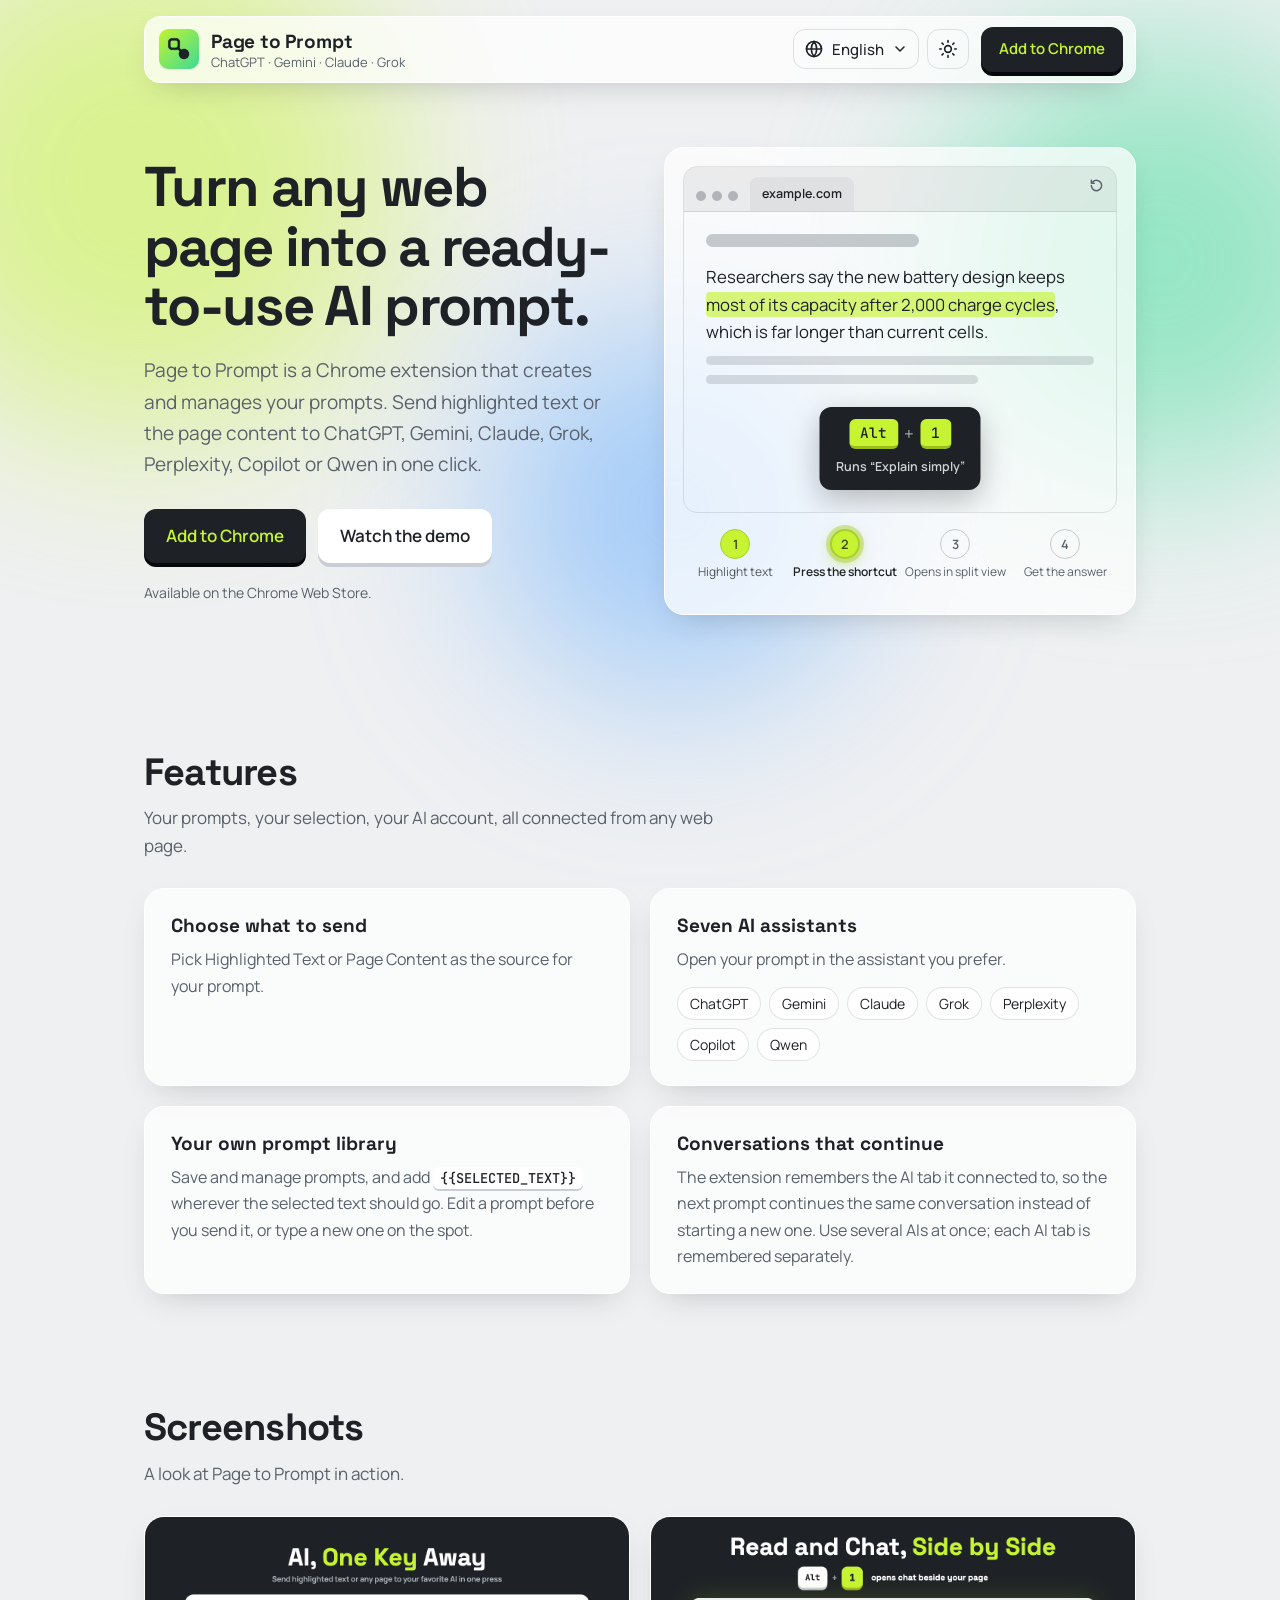
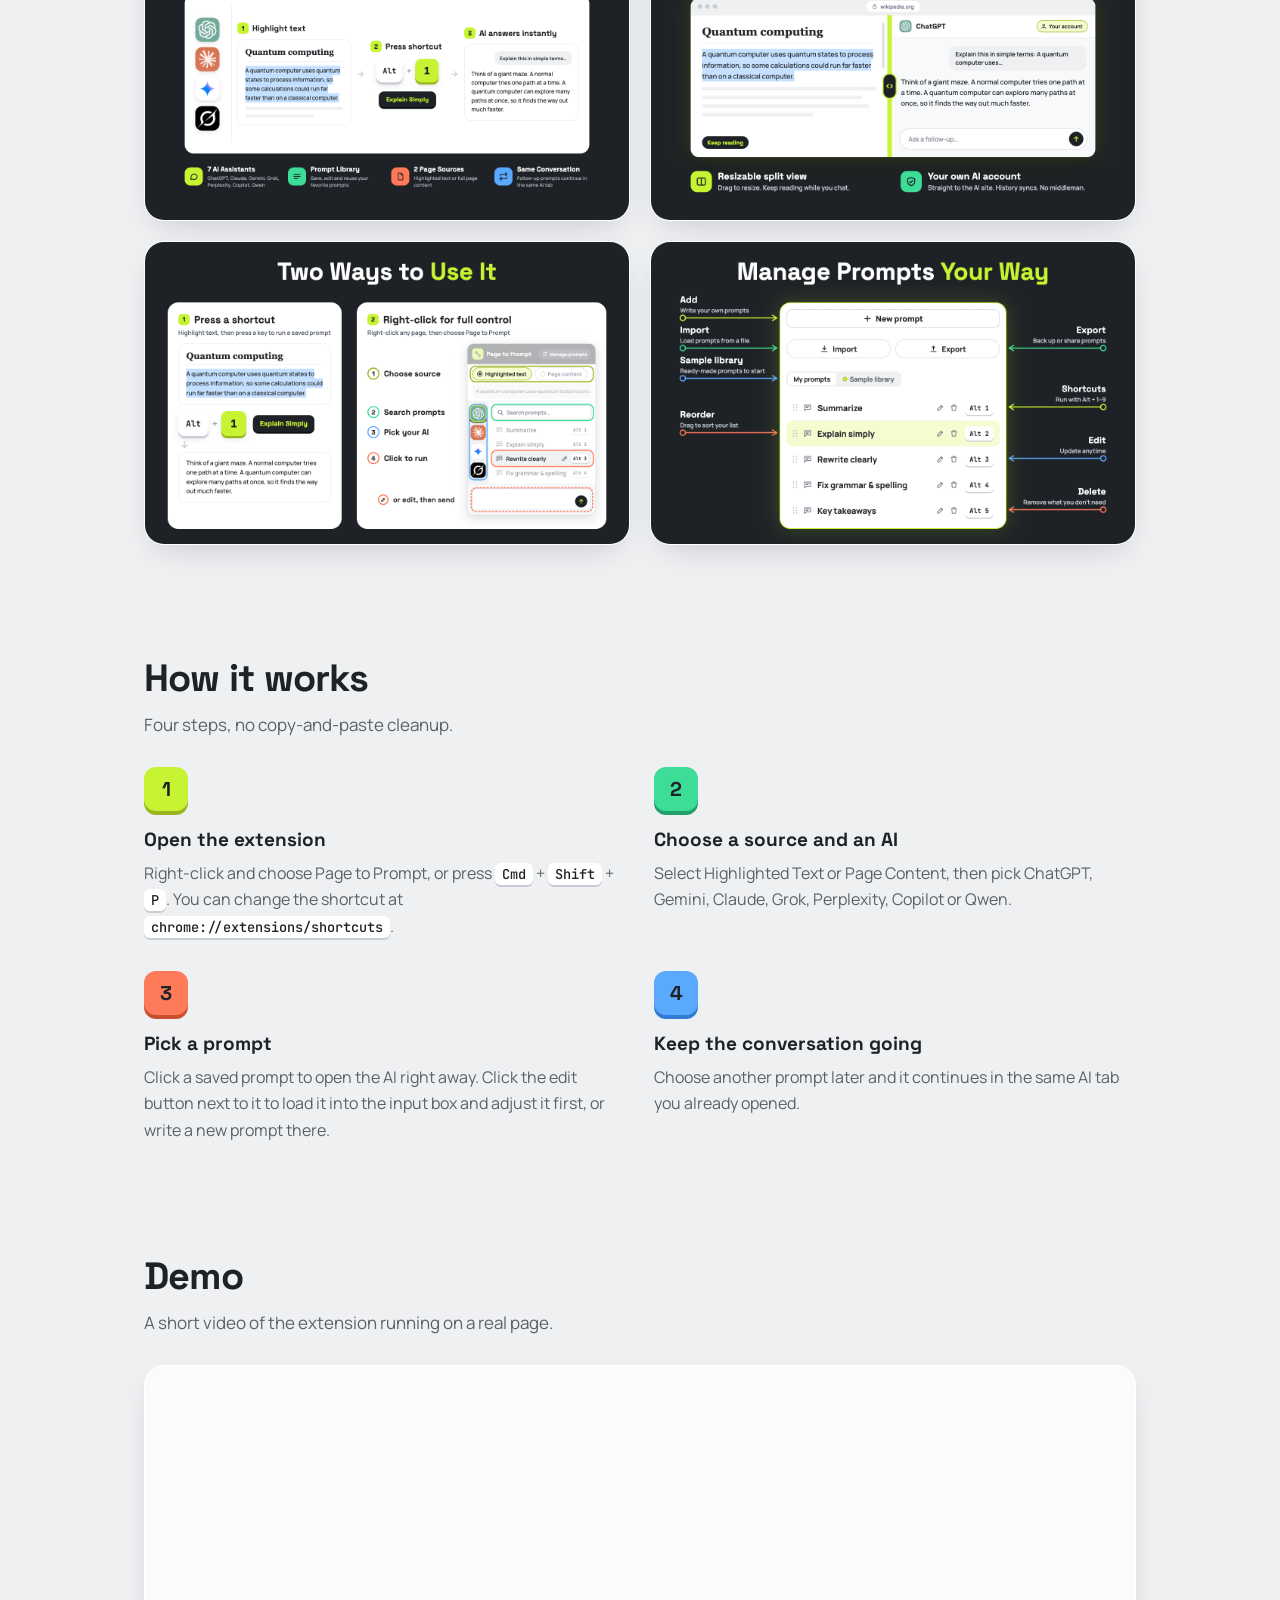
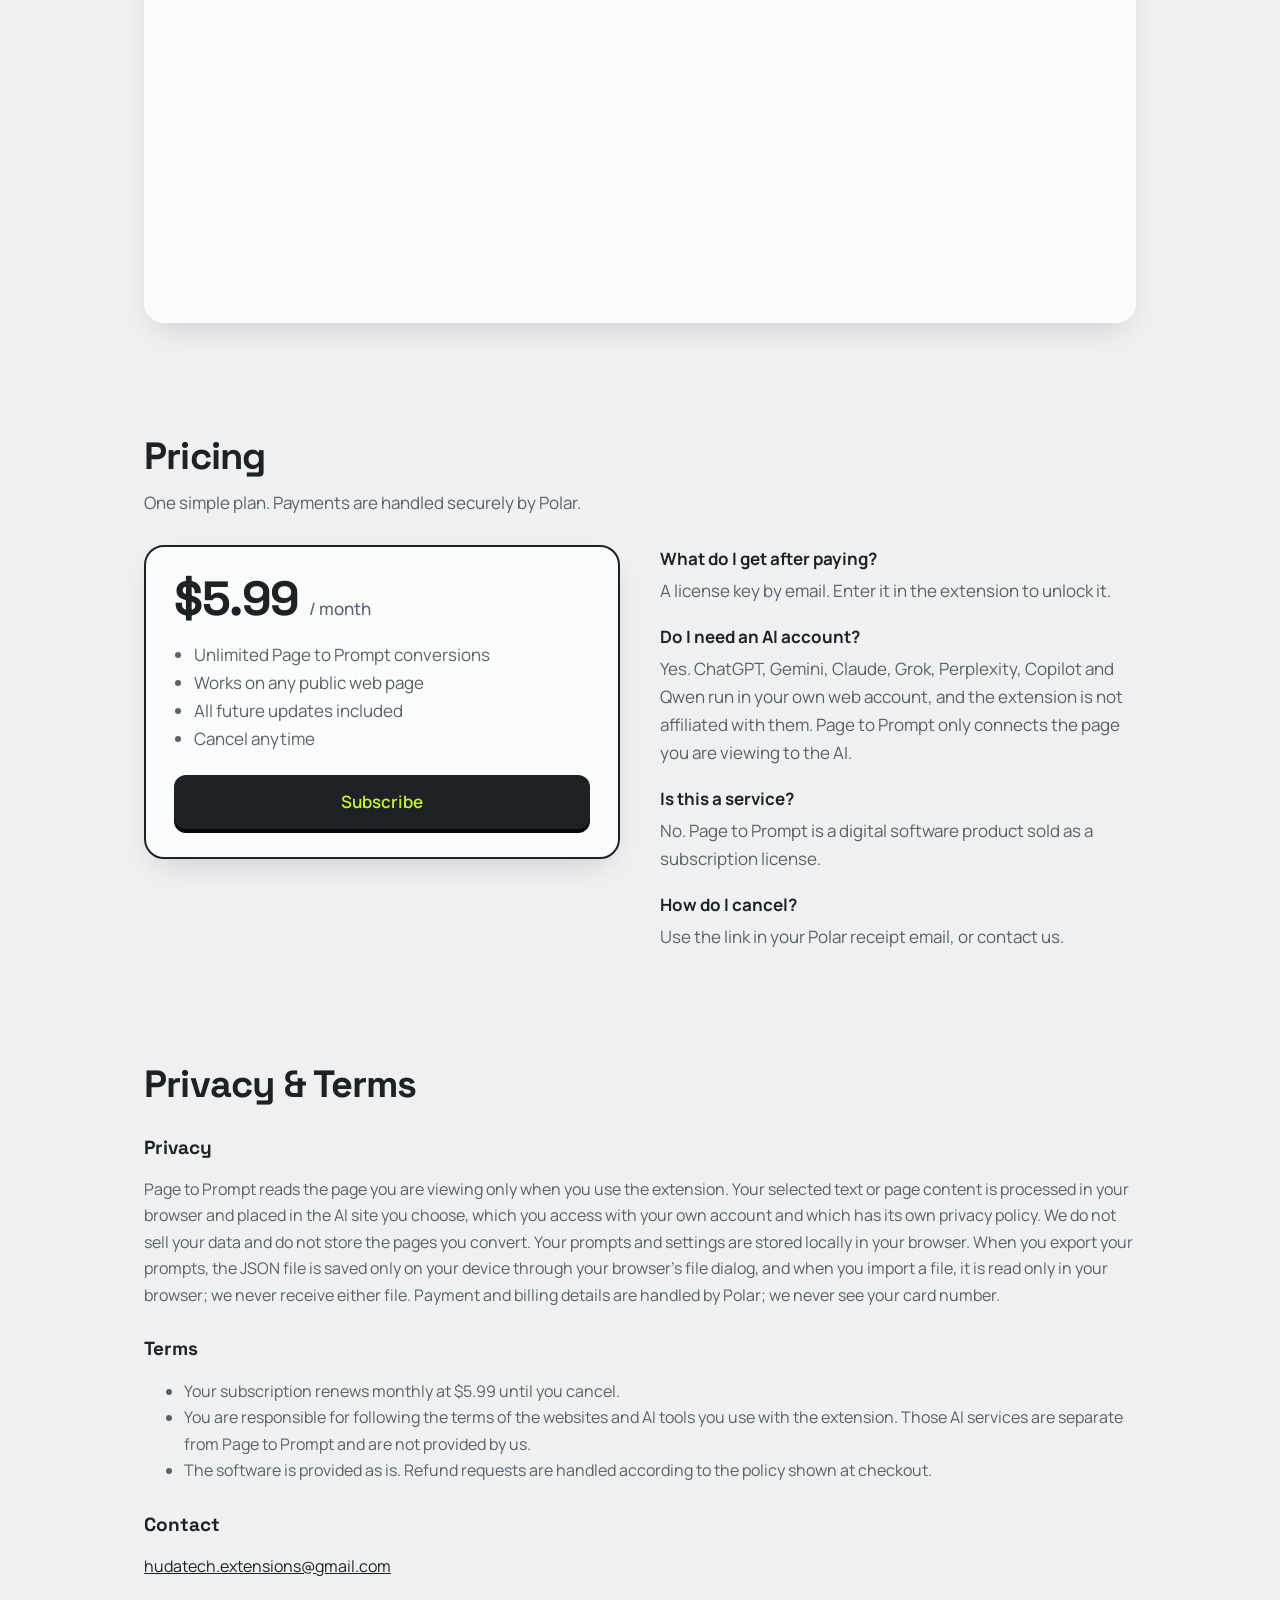
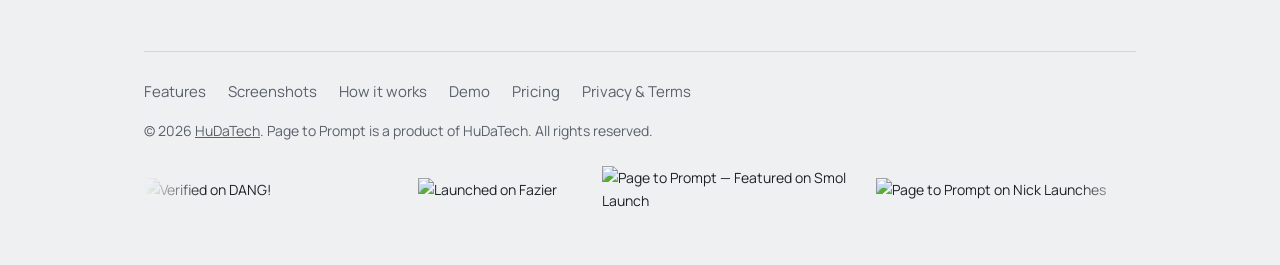
==== commit 124e669a: "Deploy" ====
--- a/page-to-prompt/index.html
+++ b/page-to-prompt/index.html
@@ -175,14 +175,14 @@
         y.parentNode.insertBefore(t, y)
       })(window, document, 'clarity', 'script', 'zhx2jwj3us')
     </script>
-    <script type="module" crossorigin src="/assets/pageToPrompt-9cd5RQC_.js"></script>
+    <script type="module" crossorigin src="/assets/pagetoprompt-CSGcT72L.js"></script>
     <link rel="modulepreload" crossorigin href="/assets/runtime-dom.esm-bundler-CiTdpNVj.js">
     <link rel="modulepreload" crossorigin href="/assets/plugin-vue:export-helper-BDNMzG2s.js">
     <link rel="modulepreload" crossorigin href="/assets/HeroDemo-Cz7zcbsA.js">
     <link rel="modulepreload" crossorigin href="/assets/ptp-logo-JrA9QEm1.js">
     <link rel="modulepreload" crossorigin href="/assets/vue-i18n-BdgCzPls.js">
     <link rel="stylesheet" crossorigin href="/assets/HeroDemo-Cco1TIX8.css">
-    <link rel="stylesheet" crossorigin href="/assets/pageToPrompt-Cx8FTqP_.css">
+    <link rel="stylesheet" crossorigin href="/assets/pagetoprompt-Cx8FTqP_.css">
   </head>
   <body>
     <!-- Google Tag Manager (noscript) -->
--- a/assets/pagetoprompt-Cx8FTqP_.css
+++ b/assets/pagetoprompt-Cx8FTqP_.css
@@ -0,0 +1 @@
+.badges[data-v-b3a3c5fe]{margin-top:20px;overflow:hidden;-webkit-mask-image:linear-gradient(90deg,#0000,#000 6% 94%,#0000);mask-image:linear-gradient(90deg,#0000,#000 6% 94%,#0000)}.track[data-v-b3a3c5fe]{width:max-content;animation:scroll-b3a3c5fe var(--dur) linear infinite;flex-wrap:nowrap;align-items:center;display:flex}.badges:hover .track[data-v-b3a3c5fe],.badges:focus-within .track[data-v-b3a3c5fe]{animation-play-state:paused}.group[data-v-b3a3c5fe]{flex:none;align-items:center;display:flex}a[data-v-b3a3c5fe]{flex:none;margin-right:24px;text-decoration:none;display:inline-block}img[data-v-b3a3c5fe]{border:0;max-width:none;height:auto;display:block}@keyframes scroll-b3a3c5fe{to{transform:translate(-50%)}}@media (prefers-reduced-motion:reduce){.badges[data-v-b3a3c5fe]{scrollbar-width:none;overflow-x:auto}.badges[data-v-b3a3c5fe]::-webkit-scrollbar{display:none}.track[data-v-b3a3c5fe]{animation:none}.group[data-v-b3a3c5fe]:nth-child(2){display:none}}.menu[data-v-445ae988]{position:relative}.trigger[data-v-445ae988]{border:1px solid var(--line);min-width:40px;height:40px;color:var(--ink);font:500 15px var(--body);cursor:pointer;background:0 0;border-radius:12px;justify-content:center;align-items:center;gap:8px;padding:0 10px;transition:transform .2s,background .2s;display:inline-flex}.trigger[data-v-445ae988]:hover{background:var(--glass);transform:translateY(-2px)}.list[data-v-445ae988]{z-index:30;border:1px solid var(--line);background:var(--bg);min-width:168px;box-shadow:var(--shadow);border-radius:14px;margin:0;padding:6px;list-style:none;position:absolute;top:calc(100% + 8px);right:0}.list button[data-v-445ae988]{width:100%;color:var(--ink);font:500 14.5px var(--body);text-align:left;cursor:pointer;background:0 0;border:0;border-radius:10px;justify-content:space-between;align-items:center;gap:12px;padding:9px 12px;display:flex}.list button[data-v-445ae988]:hover{background:var(--line)}.list button.on[data-v-445ae988]{font-weight:700}@media (prefers-reduced-motion:reduce){.trigger[data-v-445ae988]{transition:none}}.blobs[data-v-c2446652]{pointer-events:none;z-index:0;height:min(900px,100vh);position:absolute;inset:0 0 auto;overflow:hidden}.blob[data-v-c2446652]{filter:blur(90px);opacity:var(--blob-opacity);border-radius:50%;animation:18s ease-in-out infinite alternate drift-c2446652;position:absolute}.b1[data-v-c2446652]{background:var(--blob-1);width:520px;height:520px;top:-80px;left:-120px}.b2[data-v-c2446652]{background:var(--blob-2);width:440px;height:440px;animation-duration:22s;animation-delay:-6s;top:40px;right:-100px}.b3[data-v-c2446652]{background:var(--blob-3);width:380px;height:380px;animation-duration:26s;animation-delay:-12s;top:320px;left:38%}@keyframes drift-c2446652{0%{transform:translate(0,0)scale(1)}to{transform:translate(60px,40px)scale(1.12)}}.bar[data-v-c2446652]{z-index:10;border-radius:16px;justify-content:space-between;align-items:center;gap:12px;margin-top:16px;padding:10px 12px 10px 14px;display:flex;position:sticky;top:12px}.brand[data-v-c2446652]{flex:auto;align-items:center;gap:12px;min-width:0;display:flex}.product-logo[data-v-c2446652]{box-sizing:border-box;object-fit:contain;flex:none;width:40px;height:40px;display:block}.brand-text[data-v-c2446652]{flex-direction:column;min-width:0;line-height:1.25;display:flex;overflow:hidden}.product[data-v-c2446652]{font:700 19px var(--display);letter-spacing:-.01em;white-space:nowrap;text-overflow:ellipsis;overflow:hidden}.opt[data-v-c2446652]{align-items:center;gap:10px;display:inline-flex}.tagline[data-v-c2446652]{color:var(--muted);white-space:nowrap;font-size:13px}.tools[data-v-c2446652]{flex:none;align-items:center;gap:8px;display:flex}.cta[data-v-c2446652]{white-space:nowrap;margin-left:4px;padding:10px 18px;font-size:15px}.hero[data-v-c2446652]{grid-template-columns:1fr 1fr;align-items:center;gap:48px;padding:64px 0 80px;display:grid}h1[data-v-c2446652]{font:700 clamp(34px, 5vw, 56px) / 1.06 var(--display);letter-spacing:-.03em;margin:0 0 20px}.lead[data-v-c2446652]{max-width:34em;color:var(--muted);margin:0 0 28px;font-size:19px}.actions[data-v-c2446652]{flex-wrap:wrap;gap:12px;display:flex}.note[data-v-c2446652]{color:var(--muted);margin:18px 0 0;font-size:14px}.block[data-v-c2446652]{padding:56px 0}h2[data-v-c2446652]{font:700 clamp(28px, 4vw, 38px) / 1.15 var(--display);letter-spacing:-.02em;margin:0 0 10px}h3[data-v-c2446652]{font:700 19px var(--display);margin:0 0 8px}.sub[data-v-c2446652]{max-width:36em;color:var(--muted);margin:0 0 28px}.grid2[data-v-c2446652]{grid-template-columns:repeat(2,minmax(0,1fr));gap:20px;display:grid}.card[data-v-c2446652]{padding:24px 26px;transition:transform .25s}.card[data-v-c2446652]:hover,.shot[data-v-c2446652]:hover{transform:translateY(-4px)}.card p[data-v-c2446652]{color:var(--muted);margin:0;font-size:16px}.chips[data-v-c2446652]{flex-wrap:wrap;gap:8px;margin:14px 0 0;padding:0;list-style:none;display:flex}.chips li[data-v-c2446652]{border:1px solid var(--line);background:var(--glass);border-radius:999px;padding:4px 12px;font-size:14px}kbd[data-v-c2446652]{background:var(--ghost-bg);box-shadow:0 2px 0 var(--ghost-edge);color:var(--ink);font:500 .85em var(--mono);white-space:nowrap;border-radius:6px;padding:2px 7px}.shot[data-v-c2446652]{transition:transform .25s;display:block;overflow:hidden}.shot img[data-v-c2446652]{width:100%;height:auto;display:block}.steps[data-v-c2446652]{grid-template-columns:repeat(2,minmax(0,1fr));gap:32px 28px;margin:0;padding:0;list-style:none;display:grid}.steps p[data-v-c2446652]{color:var(--muted);margin:0;font-size:16px}.key[data-v-c2446652]{color:#1e2226;width:44px;height:44px;font:700 20px var(--display);border-radius:12px;place-items:center;margin-bottom:16px;display:grid}.k1[data-v-c2446652]{background:var(--lime);box-shadow:0 4px 0 var(--lime-shadow)}.k2[data-v-c2446652]{background:var(--mint);box-shadow:0 4px #22a06b}.k3[data-v-c2446652]{background:var(--coral);box-shadow:0 4px #c9502f}.k4[data-v-c2446652]{background:var(--sky);box-shadow:0 4px #2f7bd3}.video[data-v-c2446652]{aspect-ratio:16/9;width:100%;overflow:hidden}.video iframe[data-v-c2446652]{border:0;width:100%;height:100%;display:block}.price[data-v-c2446652]{grid-template-columns:1fr 1fr;align-items:start;gap:40px;display:grid}.plan[data-v-c2446652]{border:2px solid var(--ink);padding:28px}.amt[data-v-c2446652]{font:700 48px/1 var(--display);letter-spacing:-.03em}.amt small[data-v-c2446652]{font:500 17px var(--body);letter-spacing:0;color:var(--muted)}.plan ul[data-v-c2446652]{color:var(--muted);margin:18px 0 22px;padding-left:20px}.plan .btn[data-v-c2446652]{text-align:center;display:block}dl[data-v-c2446652]{margin:0}dt[data-v-c2446652]{margin-top:18px;font-weight:700}dt[data-v-c2446652]:first-child{margin-top:0}dd[data-v-c2446652]{color:var(--muted);margin:4px 0 0}.legal h3[data-v-c2446652]{margin:28px 0 6px}.legal p[data-v-c2446652],.legal li[data-v-c2446652]{color:var(--muted);font-size:16px}footer[data-v-c2446652]{border-top:1px solid var(--line);color:var(--muted);padding:28px 0 48px;font-size:14px}footer a[data-v-c2446652]{color:var(--muted)}.foot-nav[data-v-c2446652]{flex-wrap:wrap;gap:6px 22px;margin-bottom:14px;display:flex}.foot-nav a[data-v-c2446652]{font-size:15px;text-decoration:none;transition:color .2s}.foot-nav a[data-v-c2446652]:hover{color:var(--ink)}@media (width<=760px){.tagline[data-v-c2446652],.lang-label[data-v-c2446652]{display:none}.product[data-v-c2446652]{font-size:17px}.cta[data-v-c2446652]{padding:9px 14px}.hero[data-v-c2446652],.price[data-v-c2446652],.grid2[data-v-c2446652],.steps[data-v-c2446652]{grid-template-columns:minmax(0,1fr);gap:28px}.hero[data-v-c2446652]{padding:40px 0 56px}.grid2[data-v-c2446652]{gap:20px}}@media (width<=520px){.cta[data-v-c2446652]{display:none}}@media (prefers-reduced-motion:reduce){.blob[data-v-c2446652]{animation:none}.card[data-v-c2446652],.shot[data-v-c2446652],.foot-nav a[data-v-c2446652]{transition:none}.card[data-v-c2446652]:hover,.shot[data-v-c2446652]:hover{transform:none}}
